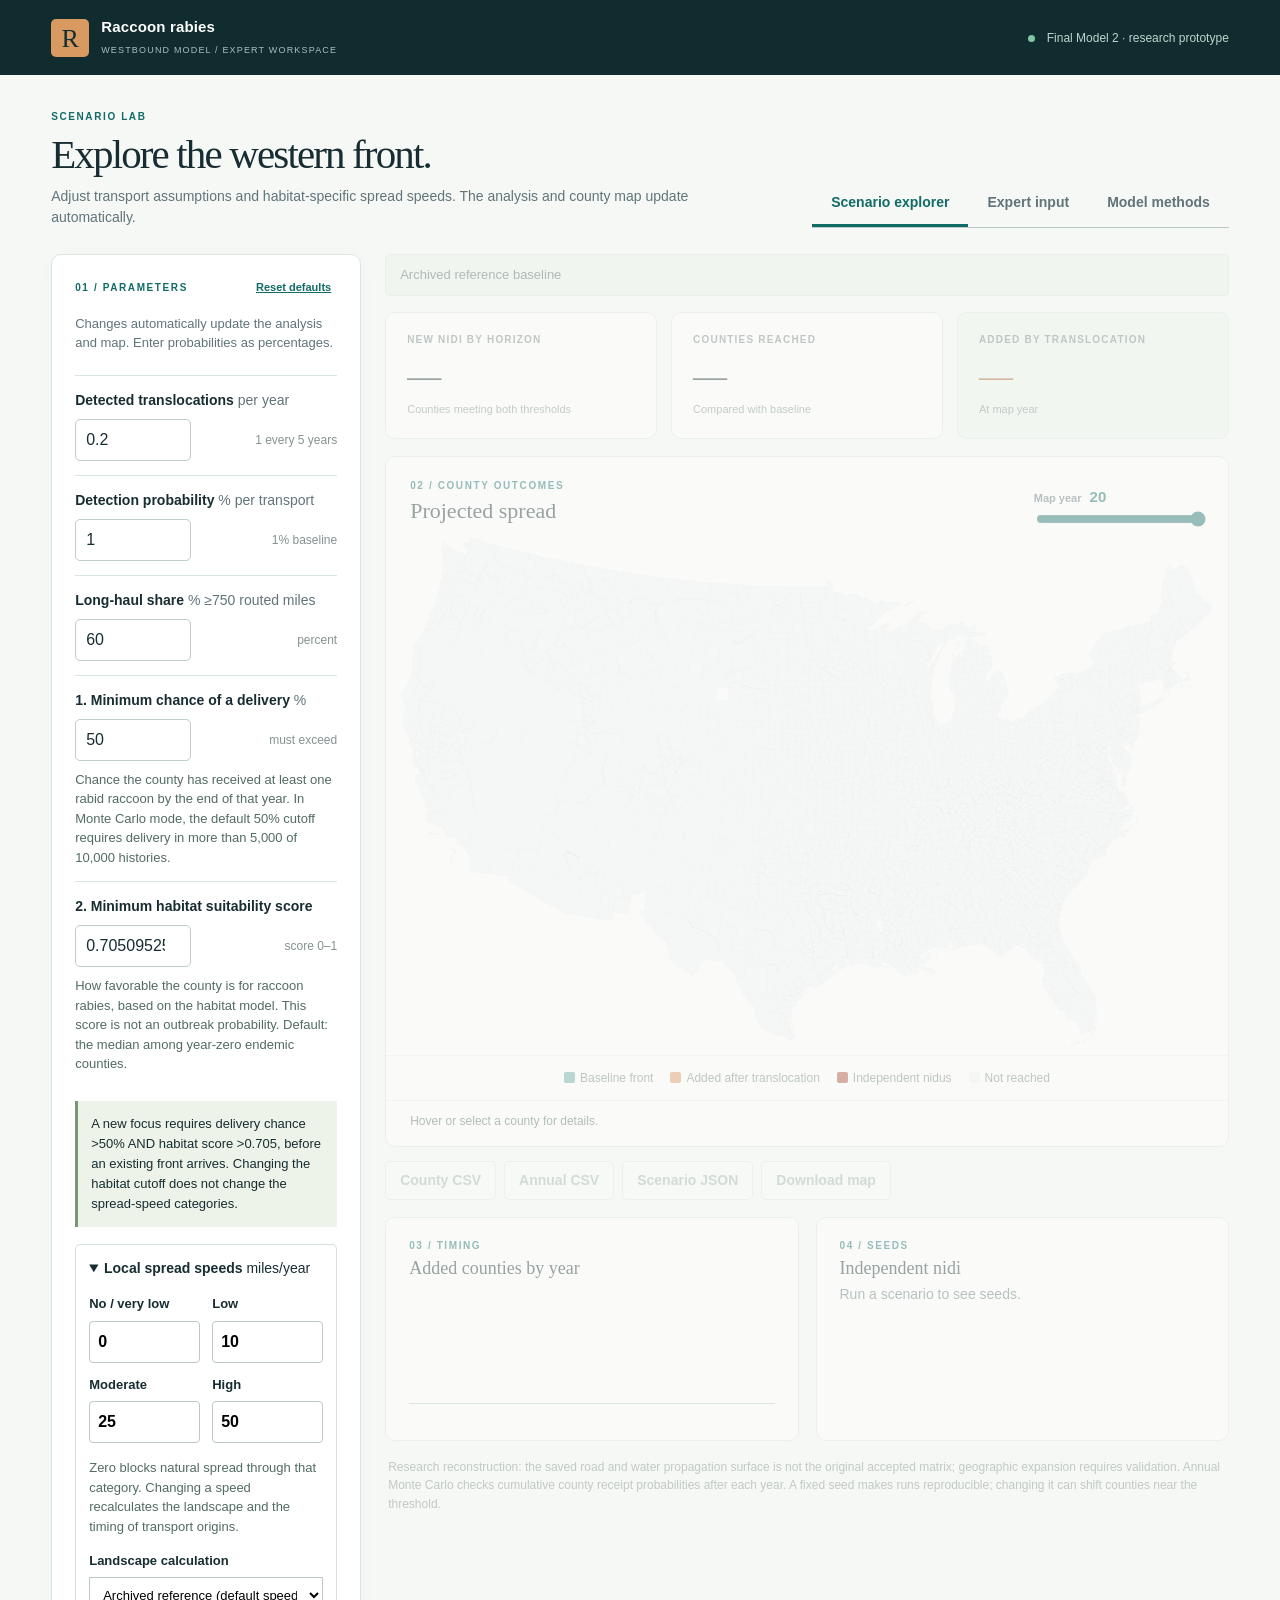
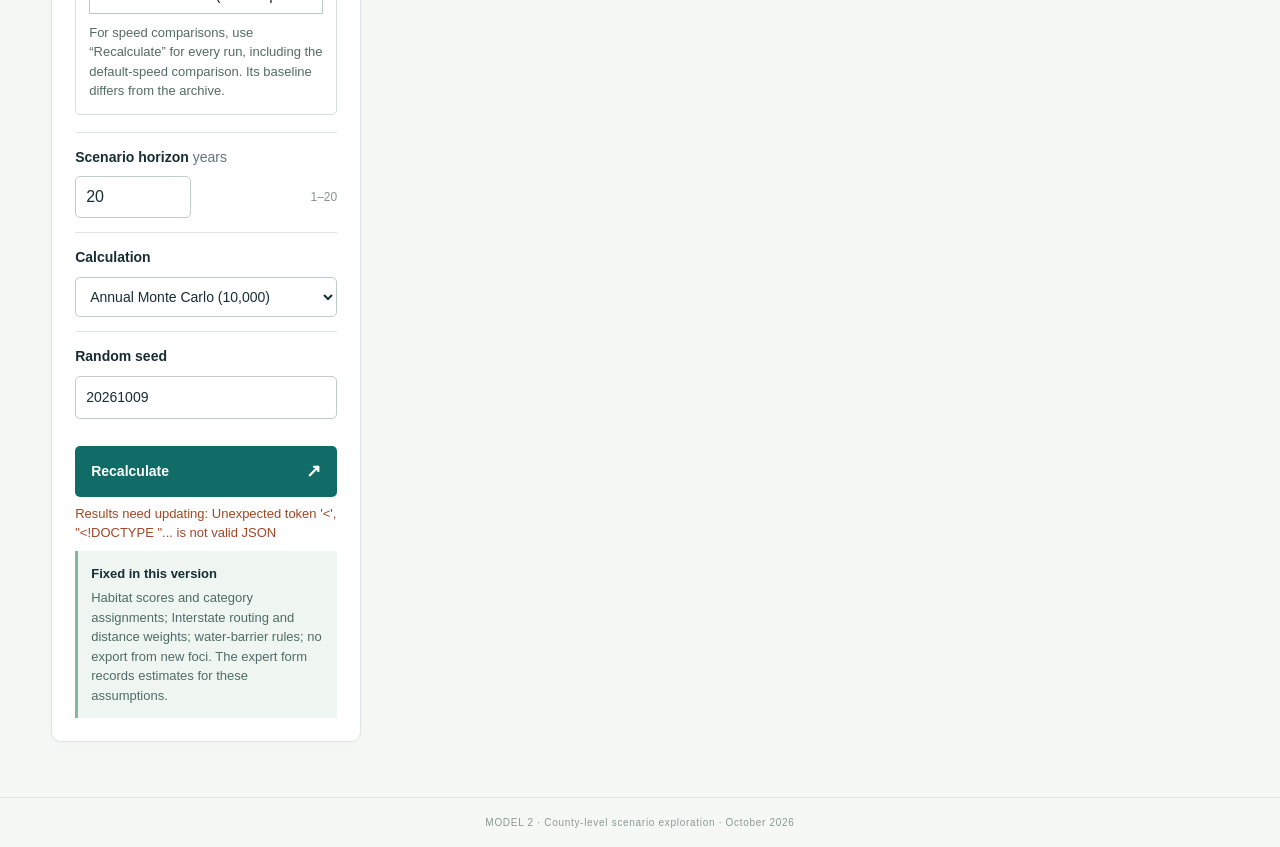
==== index.html @ bb72bf8d "Add Streamlit raccoon rabies scenario explorer" ====
<!doctype html>
<html lang="en"><head><meta charset="utf-8"><meta name="viewport" content="width=device-width,initial-scale=1">
<title>Raccoon rabies | Model 2 scenario lab</title><link rel="stylesheet" href="/styles.css"></head>
<body><header><div class="brand"><span class="brandmark">R</span><div><strong>Raccoon rabies</strong><small>WESTBOUND MODEL / EXPERT WORKSPACE</small></div></div><div class="headright"><span class="statusdot"></span> Final Model 2 · research prototype</div></header>
<main><div class="intro"><div><div class="eyebrow">SCENARIO LAB</div><h1>Explore the western front.</h1><p>Adjust transport assumptions and habitat-specific spread speeds. The analysis and county map update automatically.</p></div><div class="tabs"><button class="tab active" data-tab="scenario">Scenario explorer</button><button class="tab" data-tab="expert">Expert input</button><button class="tab" data-tab="methods">Model methods</button></div></div>
<section id="scenario" class="panel active"><aside class="controls"><div class="section-head"><span>01 / PARAMETERS</span><button id="reset" class="textbutton">Reset defaults</button></div><p class="control-intro">Changes automatically update the analysis and map. Enter probabilities as percentages.</p>
<label class="control"><span>Detected translocations <em>per year</em></span><div class="inputrow"><input id="observed_per_year" type="number" min="0" max="20" step="0.01" value="0.2"><small>1 every 5 years</small></div></label>
<label class="control"><span>Detection probability <em>% per transport</em></span><div class="inputrow"><input id="detection_probability" type="number" min="0.01" max="100" step="0.1" value="1"><small>1% baseline</small></div></label>
<label class="control"><span>Long-haul share <em>% ≥750 routed miles</em></span><div class="inputrow"><input id="long_share" type="number" min="0" max="100" step="5" value="60"><small>percent</small></div></label>
<label class="control"><span>1. Minimum chance of a delivery <em>%</em></span><div class="inputrow"><input id="receipt_cutoff" aria-describedby="receipt-help" type="number" min="0" max="100" step="5" value="50"><small>must exceed</small></div><p id="receipt-help" class="control-help">Chance the county has received at least one rabid raccoon by the end of that year. In Monte Carlo mode, the default 50% cutoff requires delivery in more than 5,000 of 10,000 histories.</p></label>
<label class="control"><span>2. Minimum habitat suitability score</span><div class="inputrow"><input id="receptivity_cutoff" aria-describedby="habitat-help" type="number" min="0" max="1" step="0.01" value="0.7050952593606139"><small>score 0–1</small></div><p id="habitat-help" class="control-help">How favorable the county is for raccoon rabies, based on the habitat model. This score is not an outbreak probability. Default: the median among year-zero endemic counties.</p></label>
<p id="threshold-summary" class="threshold-summary">Both screens must pass, and an existing front must not already have reached the county.</p>
<details class="speed-group" open><summary>Local spread speeds <em>miles/year</em></summary><div class="speed-grid"><label>No / very low<input id="speed_very_low" type="number" min="0" max="250" step="1" value="0"></label><label>Low<input id="speed_low" type="number" min="0" max="250" step="1" value="10"></label><label>Moderate<input id="speed_moderate" type="number" min="0" max="250" step="1" value="25"></label><label>High<input id="speed_high" type="number" min="0" max="250" step="1" value="50"></label></div><p class="control-help">Zero blocks natural spread through that category. Changing a speed recalculates the landscape and the timing of transport origins.</p><label class="landscape-choice">Landscape calculation<select id="landscape_mode"><option value="reference">Archived reference (default speeds)</option><option value="rebuild">Recalculate from year 0</option></select></label><p class="control-help">For speed comparisons, use “Recalculate” for every run, including the default-speed comparison. Its baseline differs from the archive.</p></details>
<label class="control"><span>Scenario horizon <em>years</em></span><div class="inputrow"><input id="horizon" type="number" min="1" max="20" step="1" value="20"><small>1–20</small></div></label>
<label class="control"><span>Calculation</span><select id="mode"><option value="monte_carlo">Annual Monte Carlo (10,000)</option><option value="analytic">Direct Poisson probability</option></select></label><label class="control"><span>Random seed</span><input id="random_seed" type="number" min="0" max="4294967295" step="1" value="20261009"></label><button id="run" class="primary">Recalculate <span>↗</span></button><p id="scenario-message" class="message" role="status"></p><div class="method-note"><b>Fixed in this version</b><p>Habitat scores and category assignments; Interstate routing and distance weights; water-barrier rules; no export from new foci. The expert form records estimates for these assumptions.</p></div></aside>
<div class="results"><p id="landscape-status" class="landscape-status">Archived reference baseline</p><div class="metrics"><div class="metric"><small>NEW NIDI BY HORIZON</small><strong id="nidi">—</strong><span id="candidate">Counties meeting both thresholds</span></div><div class="metric"><small>COUNTIES REACHED</small><strong id="reached">—</strong><span id="base">Compared with baseline</span></div><div class="metric accent"><small>ADDED BY TRANSLOCATION</small><strong id="added">—</strong><span>At map year</span></div></div>
<div class="mapcard"><div class="mapbar"><div><div class="eyebrow">02 / COUNTY OUTCOMES</div><h2>Projected spread</h2></div><label class="yearlabel">Map year <output id="year-value">20</output><input type="range" id="map-year" min="0" max="20" value="20"></label></div><div class="mapwrap"><div id="map" aria-label="County map loading"></div><div id="tooltip" class="tooltip" hidden></div></div><div class="legend"><span><i class="swatch baseline"></i>Baseline front</span><span><i class="swatch added"></i>Added after translocation</span><span><i class="swatch nidus"></i>Independent nidus</span><span><i class="swatch unreached"></i>Not reached</span></div><p id="county-detail" class="county-detail">Hover or select a county for details.</p></div>
<div class="downloads"><button data-export="county" disabled>County CSV</button><button data-export="annual" disabled>Annual CSV</button><button data-export="json" disabled>Scenario JSON</button><button data-export="map" disabled>Download map</button></div><div class="lower"><div class="card"><div class="eyebrow">03 / TIMING</div><h2>Added counties by year</h2><div id="chart" class="chart"></div></div><div class="card"><div class="eyebrow">04 / SEEDS</div><h2>Independent nidi</h2><div id="seed-list" class="seed-list">Run a scenario to see seeds.</div></div></div><p class="caveat">Research reconstruction: the saved road and water propagation surface is not the original accepted matrix; geographic expansion requires validation. Annual Monte Carlo checks cumulative county receipt probabilities after each year. A fixed seed makes runs reproducible; changing it can shift counties near the threshold.</p></div></section>
<section id="expert" class="panel"><div class="expert-intro"><div class="eyebrow">EXPERT ELICITATION / MEETING WORKSHEET</div><h2>Record estimates with uncertainty and evidence.</h2><p>Each entry has a central estimate, plausible low and high values, and a rationale. You can submit a subset. Submitted responses are stored on this server and can be exported as CSV by the administrator.</p></div><form id="expert-form"><div class="identity"><label>Your name <input name="name" maxlength="120" placeholder="Optional"></label><label>Organization <input name="organization" maxlength="160" placeholder="Optional"></label></div><div class="table-scroll"><table><thead><tr><th>Input for expert opinion</th><th>Central</th><th>Low</th><th>High</th><th>Evidence / rationale</th></tr></thead><tbody id="expert-rows"></tbody></table></div><label class="commentlabel">Additional comments<textarea name="comments" rows="3" placeholder="Dependencies, regional differences, or data sources"></textarea></label><div class="formfooter"><button type="submit" class="primary">Submit expert estimates <span>↗</span></button><span id="expert-message" role="status"></span></div></form><p class="caveat">Collection should be hosted behind your institution’s authentication and HTTPS before shared use. This prototype stores submissions locally without accounts.</p></section>
<section id="methods" class="panel"><article class="methods-article" id="methods-content">Loading methods…</article></section></main><footer>MODEL 2 · County-level scenario exploration · October 2026</footer><script src="/app.js"></script></body></html>
---- styles.css ----
:root{--ink:#172d32;--muted:#60747a;--line:#dae4e2;--teal:#116b66;--mint:#dcefe8;--orange:#dc8951;--paper:#f6f8f5;--white:#fff}*{box-sizing:border-box}body{margin:0;background:var(--paper);color:var(--ink);font:14px/1.5 'DM Sans',Arial,sans-serif}button,input,textarea{font:inherit}button{cursor:pointer}header{height:75px;background:#102c2f;color:#fff;display:flex;justify-content:space-between;align-items:center;padding:0 clamp(20px,4vw,72px)}.brand{display:flex;gap:12px;align-items:center}.brandmark{width:38px;height:38px;background:#d99a62;color:#132e31;display:grid;place-items:center;font-family:Georgia,serif;font-size:26px;border-radius:5px}.brand strong{display:block;letter-spacing:.01em;font-size:15px}.brand small{font-size:9px;letter-spacing:.13em;color:#a8c1bf}.headright{color:#bfd4ce;font-size:12px}.statusdot{display:inline-block;width:7px;height:7px;border-radius:50%;background:#83c5a5;margin-right:8px}main{max-width:1540px;margin:auto;padding:34px clamp(18px,4vw,64px) 55px}.intro{display:flex;justify-content:space-between;align-items:end;gap:24px;margin-bottom:26px}.eyebrow,.section-head{color:var(--teal);font-size:10px;font-weight:700;letter-spacing:.16em}.intro h1{font:normal clamp(30px,3.2vw,47px) 'Libre Baskerville',Georgia,serif;letter-spacing:-.045em;margin:6px 0 8px}.intro p{margin:0;color:var(--muted);max-width:680px}.tabs{display:flex;border-bottom:1px solid #bbc9c5;white-space:nowrap}.tab{padding:11px 19px;background:none;border:0;border-bottom:3px solid transparent;color:#60747a;font-weight:700}.tab.active{color:var(--teal);border-color:var(--teal)}.panel{display:none}.panel.active{display:grid}#scenario{grid-template-columns:minmax(270px,310px) minmax(0,1fr);gap:24px}.controls,.mapcard,.card,.metric,#expert{background:var(--white);border:1px solid var(--line);border-radius:10px;box-shadow:0 3px 20px #102c2f06}.controls{padding:23px;align-self:start}.section-head{display:flex;justify-content:space-between;align-items:center}.textbutton{border:0;background:none;color:var(--teal);font-size:11px;text-decoration:underline}.control-intro{color:var(--muted);font-size:12px;margin:17px 0 22px}.control{display:block;border-top:1px solid var(--line);padding:14px 0}.control>span{font-weight:700;font-size:12px;display:block}.control em{font-weight:400;color:var(--muted);font-style:normal}.inputrow{display:flex;align-items:center;justify-content:space-between;gap:8px;margin-top:8px}.inputrow input{width:116px;padding:8px 10px;border:1px solid #becdca;border-radius:5px;color:var(--ink);outline-color:var(--teal)}.inputrow small{color:#849391;font-size:10px;text-align:right}.primary{display:flex;justify-content:space-between;align-items:center;gap:30px;border:0;background:var(--teal);color:#fff;border-radius:5px;padding:12px 16px;font-weight:700;width:100%;margin-top:13px}.primary:hover{background:#0c514d}.primary span{font-size:18px}.message{min-height:16px;color:#a04726;font-size:11px;margin:7px 0}.method-note{background:#eff6f1;border-left:3px solid #89b5a1;padding:13px;margin-top:8px;color:#506b67;font-size:11px}.method-note b{color:var(--ink)}.method-note p{margin:5px 0 0}.results{min-width:0}.metrics{display:grid;grid-template-columns:repeat(3,1fr);gap:14px;margin-bottom:17px}.metric{padding:19px 21px;min-height:118px}.metric small{display:block;color:#718482;letter-spacing:.12em;font-size:10px;font-weight:700}.metric strong{display:block;font:normal 34px 'Libre Baskerville',Georgia,serif;line-height:1.3;margin-top:7px}.metric span{color:#7a8c89;font-size:11px}.metric.accent{background:#eaf4ed}.metric.accent strong{color:#a65d31}.mapcard{overflow:hidden}.mapbar{padding:21px 24px 8px;display:flex;align-items:end;justify-content:space-between;gap:15px}.mapbar h2,.card h2,.expert-intro h2{font:normal 22px 'Libre Baskerville',Georgia,serif;margin:5px 0}.yearlabel{font-size:11px;font-weight:700;color:var(--muted);min-width:170px}.yearlabel output{color:var(--teal);font-size:15px;margin-left:5px}.yearlabel input{display:block;width:100%;accent-color:var(--teal)}.mapwrap{position:relative;padding:0 15px;overflow:hidden;min-height:390px;display:grid;place-items:center}#map{width:100%;max-width:1050px}#map svg{display:block;width:100%;height:auto}#map path{transition:fill .16s;stroke:#dce2e8;stroke-width:.28;cursor:pointer}#map path:hover,#map path.selected{stroke:#102c2f;stroke-width:1.3}.tooltip{position:absolute;pointer-events:none;background:#173437;color:white;padding:8px 11px;border-radius:4px;box-shadow:0 7px 20px #0017;font-size:11px;max-width:200px;z-index:2}.legend{display:flex;justify-content:center;gap:17px;flex-wrap:wrap;color:#6d817e;font-size:10px;border-top:1px solid #edf1ee;padding:13px}.legend span{white-space:nowrap}.swatch{display:inline-block;width:11px;height:11px;border-radius:2px;margin-right:5px;vertical-align:-1px}.baseline{background:#65aaa0}.added{background:#de9560}.nidus{background:#a94932}.unreached{background:#f0f3f2}.county-detail{margin:0;padding:11px 24px 16px;color:#526d69;font-size:11px;border-top:1px solid #edf1ee;min-height:43px}.lower{display:grid;grid-template-columns:1fr 1fr;gap:17px;margin-top:17px}.card{padding:20px 23px;min-height:210px}.card h2{font-size:18px}.chart{display:flex;align-items:end;gap:3px;height:113px;border-bottom:1px solid #b7ccc7;margin:12px 0 16px}.bar{background:#79aaa0;flex:1;min-width:3px;position:relative}.bar:hover{background:#ba7047}.bar:last-child:after,.bar:first-child:after{position:absolute;top:100%;font-size:9px;color:#879691}.bar:first-child:after{content:'Y1';left:0}.bar:last-child:after{content:'Y20';right:0}.seed-list{font-size:12px;color:var(--muted)}.seed{padding:10px 0;border-top:1px solid var(--line);display:flex;justify-content:space-between}.seed strong{color:var(--ink)}.caveat{font-size:11px;line-height:1.55;color:#7a8985;margin:17px 3px}#expert{padding:28px 32px;display:none}#expert.active{display:block}.expert-intro{max-width:780px;margin-bottom:22px}.expert-intro h2{font-size:27px;margin:10px 0}.expert-intro p{color:var(--muted);margin:0}.identity{display:flex;gap:16px;margin-bottom:22px}.identity label{flex:1;font-weight:700;font-size:12px}.identity input,.commentlabel textarea{display:block;width:100%;border:1px solid #cbd8d4;border-radius:5px;padding:10px;margin-top:7px}.table-scroll{overflow:auto}table{border-collapse:collapse;width:100%;min-width:830px;text-align:left}th{background:#eaf2ee;color:#45645c;font-size:10px;letter-spacing:.08em;padding:11px}td{border-bottom:1px solid var(--line);padding:9px 7px;vertical-align:middle}td:first-child{width:30%;font-weight:700;font-size:12px}td:first-child small{font-weight:400;display:block;color:#768885;margin-top:3px}td input{width:100%;min-width:70px;border:1px solid #d2ded9;border-radius:4px;padding:8px;font-size:12px}td:last-child{width:31%}.tag{font-size:9px;color:#0b7063;background:#e0f2e9;border-radius:3px;padding:2px 4px;margin-left:4px}.tag.future{background:#f3ecdf;color:#916541}.commentlabel{display:block;font-size:12px;font-weight:700;margin-top:24px}.formfooter{display:flex;align-items:center;gap:20px;margin-top:12px}.formfooter .primary{max-width:275px}.formfooter span{font-size:12px;color:var(--teal)}footer{border-top:1px solid var(--line);text-align:center;padding:17px;color:#899895;font-size:10px;letter-spacing:.07em}@media(max-width:900px){#scenario{grid-template-columns:1fr}.controls{display:grid;grid-template-columns:repeat(2,1fr);gap:0 22px}.section-head,.control-intro,.primary,.message,.method-note{grid-column:1/-1}.intro{align-items:start;flex-direction:column}.mapwrap{min-height:0}}@media(max-width:600px){header{height:auto;padding:14px 17px}.headright{display:none}.controls{display:block}.metrics{grid-template-columns:1fr 1fr}.metric{padding:14px;min-height:100px}.metric:last-child{grid-column:1/-1}.lower{grid-template-columns:1fr}.mapbar{align-items:start;flex-direction:column}.yearlabel{width:100%}.identity{flex-direction:column}#expert{padding:18px}.intro h1{font-size:30px}}

/* Readable controls and automatic-update feedback. */
.control>span{font-size:14px}.control select,.control>input{width:100%;margin-top:9px;padding:10px;border:1px solid #becdca;border-radius:5px;background:white;color:var(--ink);font:inherit}.control-intro,.message,.method-note{font-size:13px}.inputrow input{font-size:16px}.inputrow small{font-size:12px}.results.stale{opacity:.42}.downloads{display:flex;flex-wrap:wrap;gap:8px;margin:14px 0}.downloads button{background:white;border:1px solid #b7cbc3;border-radius:5px;padding:8px 14px;color:#24544b;font-weight:600}.downloads button:disabled{opacity:.4;cursor:default}.legend,.county-detail,.caveat{font-size:12px}.seed-list{font-size:14px}

#methods.active{display:block}.methods-article{max-width:1000px;margin:0 auto;padding:35px 45px;background:white;border:1px solid var(--line);border-radius:10px;font:16px/1.75 Arial,sans-serif}.methods-article h2{font:normal 34px Georgia,serif;margin:8px 0 18px}.methods-article h3{font-size:22px;line-height:1.4;margin:34px 0 12px;scroll-margin-top:15px}.methods-article p{margin:13px 0}.methods-lead{font-size:19px;color:#42625b}.methods-nav{display:flex;gap:10px 20px;flex-wrap:wrap;padding:18px 0;border-block:1px solid var(--line)}.methods-article a{color:#116b66;text-decoration:underline}.equation{padding:17px;background:#eff5f1;border-left:3px solid #739c8c;text-align:center;font-size:18px;overflow:auto}.methods-table{overflow:auto}.methods-table table{min-width:580px;font:15px/1.6 Arial,sans-serif}.methods-table caption{text-align:left;font-weight:bold;padding:8px}.methods-table th,.methods-table td{font-size:15px;letter-spacing:normal;font-weight:normal;width:auto;vertical-align:top}.methods-table th{font-weight:bold}.methods-sources li{margin:12px 0}.methods-article code{font-size:14px;overflow-wrap:anywhere}@media(max-width:600px){.methods-article{padding:22px}.tabs{white-space:normal}.tab{padding:9px 12px}.methods-article h2{font-size:28px}}

.control-help{font:13px/1.5 Arial,sans-serif;color:#536b64;margin:9px 0 0}.threshold-summary{font:13px/1.55 Arial,sans-serif;background:#edf3e9;padding:13px;border-left:3px solid #78986d}.speed-group{border:1px solid #d5e0da;padding:13px;border-radius:5px;margin:17px 0}.speed-group summary{font-weight:bold;font-size:14px;cursor:pointer}.speed-group summary em{font-weight:normal;font-style:normal}.speed-grid{display:grid;grid-template-columns:1fr 1fr;gap:12px;margin:15px 0}.speed-grid label,.landscape-choice{font-size:13px;font-weight:bold}.speed-grid input{display:block;width:100%;font-size:16px;padding:8px;border:1px solid #bbc9c3;border-radius:4px;margin-top:7px}.landscape-choice{display:block;margin-top:15px}.landscape-choice select{width:100%;font-size:13px;border:1px solid #bbc9c3;padding:9px;margin-top:6px;background:white}.landscape-status{font-size:13px;color:#49675f;background:#eaf0e9;border:1px solid #d6e2d7;border-radius:5px;padding:10px 14px;margin:0 0 16px}
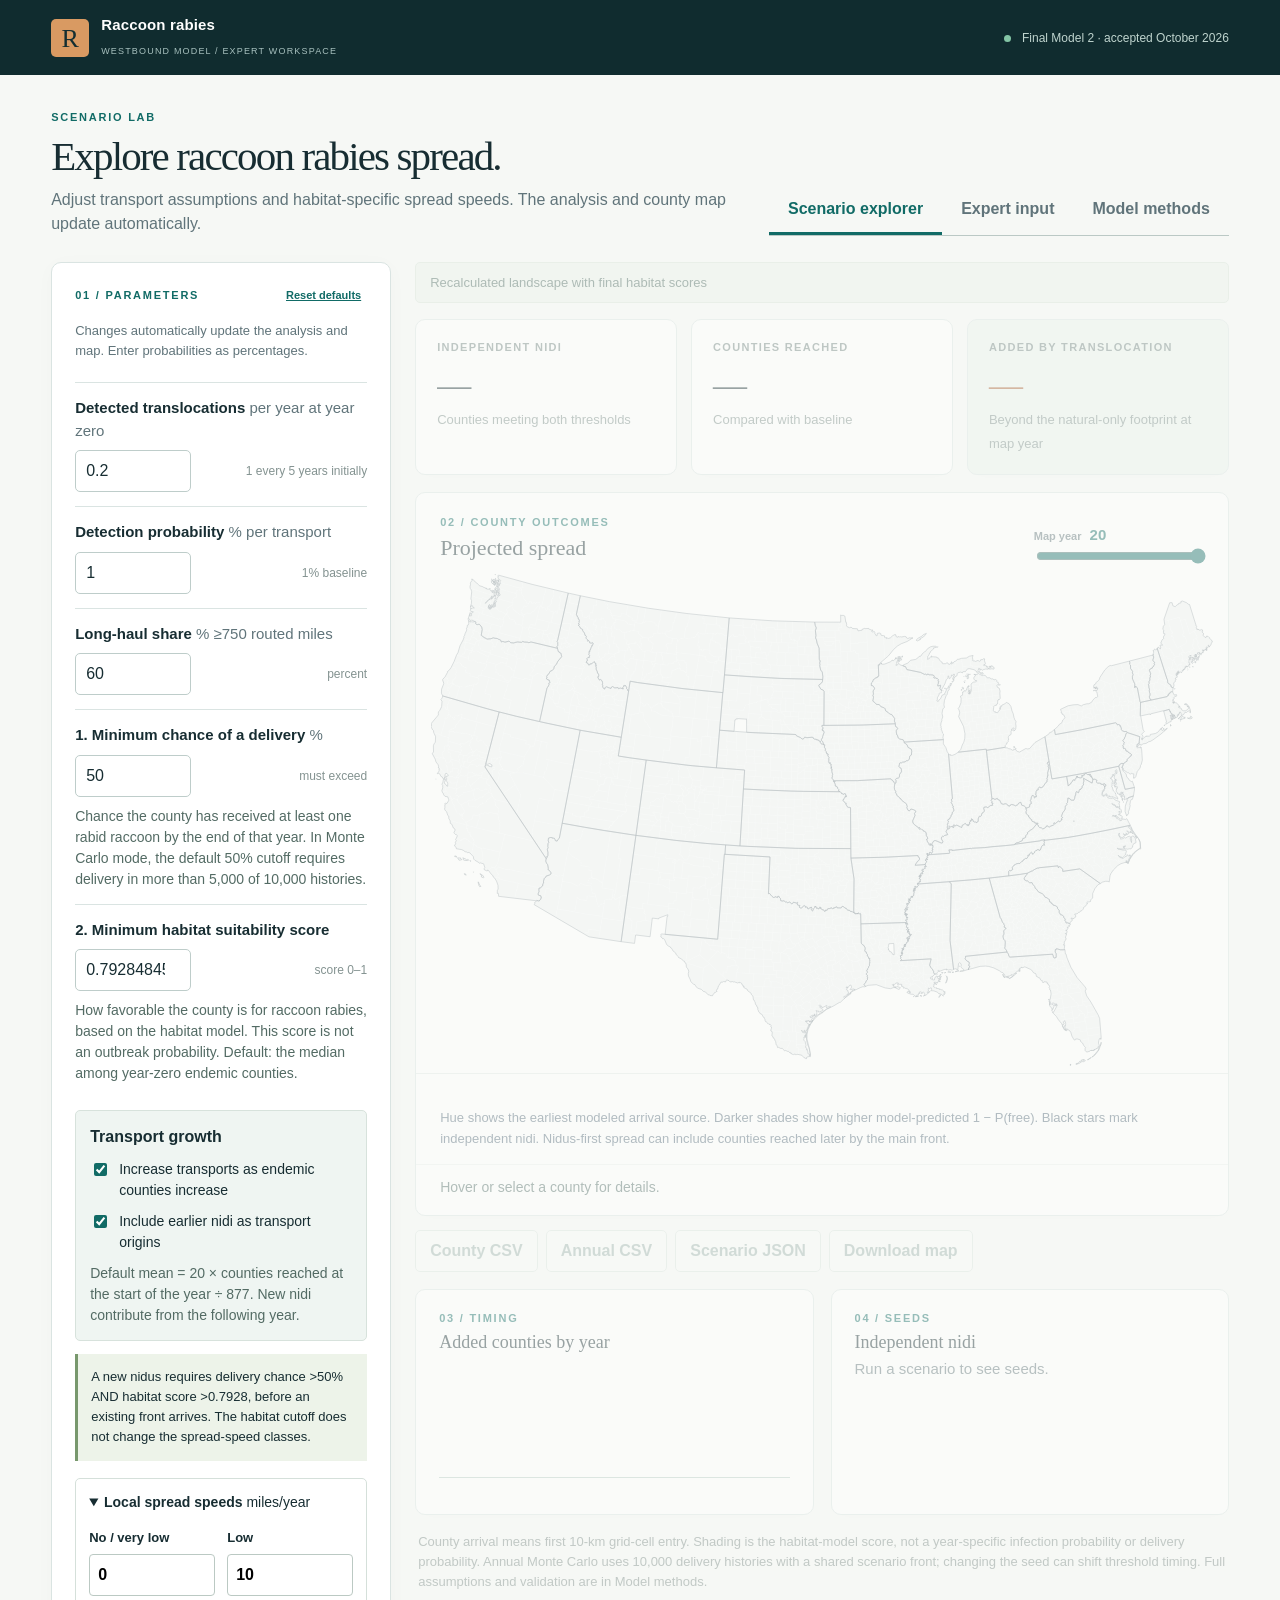
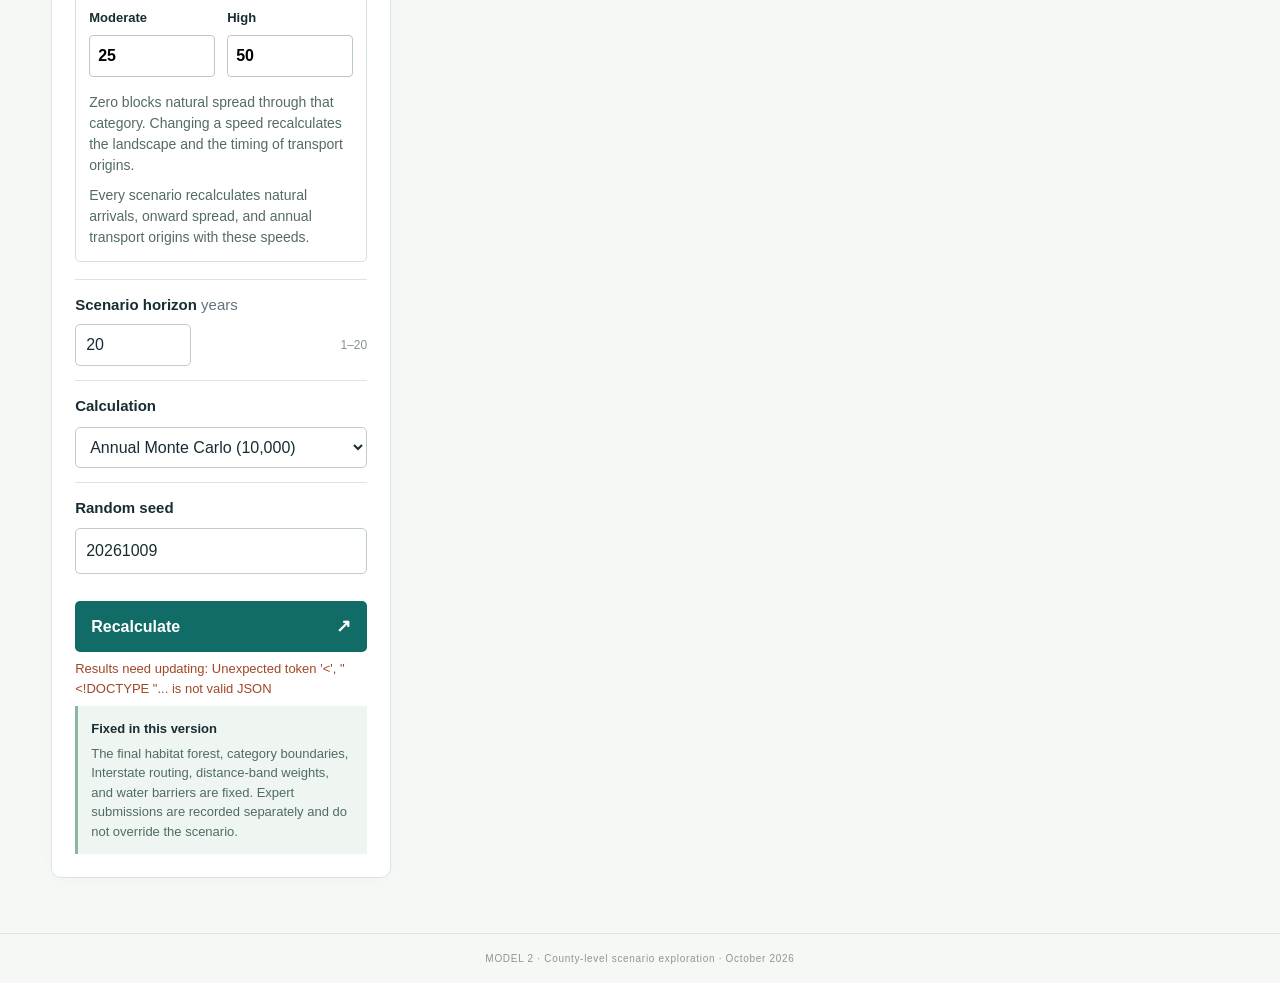
==== commit 3a65e535: "Integrate updated habitat model and annual feedback into Streamlit" ====
--- a/index.html
+++ b/index.html
@@ -1,20 +1,20 @@
 <!doctype html>
 <html lang="en"><head><meta charset="utf-8"><meta name="viewport" content="width=device-width,initial-scale=1">
 <title>Raccoon rabies | Model 2 scenario lab</title><link rel="stylesheet" href="/styles.css"></head>
-<body><header><div class="brand"><span class="brandmark">R</span><div><strong>Raccoon rabies</strong><small>WESTBOUND MODEL / EXPERT WORKSPACE</small></div></div><div class="headright"><span class="statusdot"></span> Final Model 2 · research prototype</div></header>
-<main><div class="intro"><div><div class="eyebrow">SCENARIO LAB</div><h1>Explore the western front.</h1><p>Adjust transport assumptions and habitat-specific spread speeds. The analysis and county map update automatically.</p></div><div class="tabs"><button class="tab active" data-tab="scenario">Scenario explorer</button><button class="tab" data-tab="expert">Expert input</button><button class="tab" data-tab="methods">Model methods</button></div></div>
+<body><header><div class="brand"><span class="brandmark">R</span><div><strong>Raccoon rabies</strong><small>WESTBOUND MODEL / EXPERT WORKSPACE</small></div></div><div class="headright"><span class="statusdot"></span> Final Model 2 · accepted October 2026</div></header>
+<main><div class="intro"><div><div class="eyebrow">SCENARIO LAB</div><h1>Explore raccoon rabies spread.</h1><p>Adjust transport assumptions and habitat-specific spread speeds. The analysis and county map update automatically.</p></div><div class="tabs"><button class="tab active" data-tab="scenario">Scenario explorer</button><button class="tab" data-tab="expert">Expert input</button><button class="tab" data-tab="methods">Model methods</button></div></div>
 <section id="scenario" class="panel active"><aside class="controls"><div class="section-head"><span>01 / PARAMETERS</span><button id="reset" class="textbutton">Reset defaults</button></div><p class="control-intro">Changes automatically update the analysis and map. Enter probabilities as percentages.</p>
-<label class="control"><span>Detected translocations <em>per year</em></span><div class="inputrow"><input id="observed_per_year" type="number" min="0" max="20" step="0.01" value="0.2"><small>1 every 5 years</small></div></label>
+<label class="control"><span>Detected translocations <em>per year at year zero</em></span><div class="inputrow"><input id="observed_per_year" type="number" min="0" max="20" step="0.01" value="0.2"><small>1 every 5 years initially</small></div></label>
 <label class="control"><span>Detection probability <em>% per transport</em></span><div class="inputrow"><input id="detection_probability" type="number" min="0.01" max="100" step="0.1" value="1"><small>1% baseline</small></div></label>
 <label class="control"><span>Long-haul share <em>% ≥750 routed miles</em></span><div class="inputrow"><input id="long_share" type="number" min="0" max="100" step="5" value="60"><small>percent</small></div></label>
 <label class="control"><span>1. Minimum chance of a delivery <em>%</em></span><div class="inputrow"><input id="receipt_cutoff" aria-describedby="receipt-help" type="number" min="0" max="100" step="5" value="50"><small>must exceed</small></div><p id="receipt-help" class="control-help">Chance the county has received at least one rabid raccoon by the end of that year. In Monte Carlo mode, the default 50% cutoff requires delivery in more than 5,000 of 10,000 histories.</p></label>
-<label class="control"><span>2. Minimum habitat suitability score</span><div class="inputrow"><input id="receptivity_cutoff" aria-describedby="habitat-help" type="number" min="0" max="1" step="0.01" value="0.7050952593606139"><small>score 0–1</small></div><p id="habitat-help" class="control-help">How favorable the county is for raccoon rabies, based on the habitat model. This score is not an outbreak probability. Default: the median among year-zero endemic counties.</p></label>
-<p id="threshold-summary" class="threshold-summary">Both screens must pass, and an existing front must not already have reached the county.</p>
-<details class="speed-group" open><summary>Local spread speeds <em>miles/year</em></summary><div class="speed-grid"><label>No / very low<input id="speed_very_low" type="number" min="0" max="250" step="1" value="0"></label><label>Low<input id="speed_low" type="number" min="0" max="250" step="1" value="10"></label><label>Moderate<input id="speed_moderate" type="number" min="0" max="250" step="1" value="25"></label><label>High<input id="speed_high" type="number" min="0" max="250" step="1" value="50"></label></div><p class="control-help">Zero blocks natural spread through that category. Changing a speed recalculates the landscape and the timing of transport origins.</p><label class="landscape-choice">Landscape calculation<select id="landscape_mode"><option value="reference">Archived reference (default speeds)</option><option value="rebuild">Recalculate from year 0</option></select></label><p class="control-help">For speed comparisons, use “Recalculate” for every run, including the default-speed comparison. Its baseline differs from the archive.</p></details>
+<label class="control"><span>2. Minimum habitat suitability score</span><div class="inputrow"><input id="receptivity_cutoff" aria-describedby="habitat-help" type="number" min="0" max="1" step="any" value="0.7928484500378316"><small>score 0–1</small></div><p id="habitat-help" class="control-help">How favorable the county is for raccoon rabies, based on the habitat model. This score is not an outbreak probability. Default: the median among year-zero endemic counties.</p></label>
+<div class="feedback-controls"><b>Transport growth</b><label><input id="scale_transport_with_burden" type="checkbox" checked> Increase transports as endemic counties increase</label><label><input id="include_nidi_as_origins" type="checkbox" checked> Include earlier nidi as transport origins</label><p class="control-help">Default mean = 20 × counties reached at the start of the year ÷ 877. New nidi contribute from the following year.</p></div><p id="threshold-summary" class="threshold-summary">Both screens must pass, and an existing front must not already have reached the county.</p>
+<details class="speed-group" open><summary>Local spread speeds <em>miles/year</em></summary><div class="speed-grid"><label>No / very low<input id="speed_very_low" type="number" min="0" max="250" step="1" value="0"></label><label>Low<input id="speed_low" type="number" min="0" max="250" step="1" value="10"></label><label>Moderate<input id="speed_moderate" type="number" min="0" max="250" step="1" value="25"></label><label>High<input id="speed_high" type="number" min="0" max="250" step="1" value="50"></label></div><p class="control-help">Zero blocks natural spread through that category. Changing a speed recalculates the landscape and the timing of transport origins.</p><p class="control-help">Every scenario recalculates natural arrivals, onward spread, and annual transport origins with these speeds.</p></details>
 <label class="control"><span>Scenario horizon <em>years</em></span><div class="inputrow"><input id="horizon" type="number" min="1" max="20" step="1" value="20"><small>1–20</small></div></label>
-<label class="control"><span>Calculation</span><select id="mode"><option value="monte_carlo">Annual Monte Carlo (10,000)</option><option value="analytic">Direct Poisson probability</option></select></label><label class="control"><span>Random seed</span><input id="random_seed" type="number" min="0" max="4294967295" step="1" value="20261009"></label><button id="run" class="primary">Recalculate <span>↗</span></button><p id="scenario-message" class="message" role="status"></p><div class="method-note"><b>Fixed in this version</b><p>Habitat scores and category assignments; Interstate routing and distance weights; water-barrier rules; no export from new foci. The expert form records estimates for these assumptions.</p></div></aside>
-<div class="results"><p id="landscape-status" class="landscape-status">Archived reference baseline</p><div class="metrics"><div class="metric"><small>NEW NIDI BY HORIZON</small><strong id="nidi">—</strong><span id="candidate">Counties meeting both thresholds</span></div><div class="metric"><small>COUNTIES REACHED</small><strong id="reached">—</strong><span id="base">Compared with baseline</span></div><div class="metric accent"><small>ADDED BY TRANSLOCATION</small><strong id="added">—</strong><span>At map year</span></div></div>
-<div class="mapcard"><div class="mapbar"><div><div class="eyebrow">02 / COUNTY OUTCOMES</div><h2>Projected spread</h2></div><label class="yearlabel">Map year <output id="year-value">20</output><input type="range" id="map-year" min="0" max="20" value="20"></label></div><div class="mapwrap"><div id="map" aria-label="County map loading"></div><div id="tooltip" class="tooltip" hidden></div></div><div class="legend"><span><i class="swatch baseline"></i>Baseline front</span><span><i class="swatch added"></i>Added after translocation</span><span><i class="swatch nidus"></i>Independent nidus</span><span><i class="swatch unreached"></i>Not reached</span></div><p id="county-detail" class="county-detail">Hover or select a county for details.</p></div>
-<div class="downloads"><button data-export="county" disabled>County CSV</button><button data-export="annual" disabled>Annual CSV</button><button data-export="json" disabled>Scenario JSON</button><button data-export="map" disabled>Download map</button></div><div class="lower"><div class="card"><div class="eyebrow">03 / TIMING</div><h2>Added counties by year</h2><div id="chart" class="chart"></div></div><div class="card"><div class="eyebrow">04 / SEEDS</div><h2>Independent nidi</h2><div id="seed-list" class="seed-list">Run a scenario to see seeds.</div></div></div><p class="caveat">Research reconstruction: the saved road and water propagation surface is not the original accepted matrix; geographic expansion requires validation. Annual Monte Carlo checks cumulative county receipt probabilities after each year. A fixed seed makes runs reproducible; changing it can shift counties near the threshold.</p></div></section>
-<section id="expert" class="panel"><div class="expert-intro"><div class="eyebrow">EXPERT ELICITATION / MEETING WORKSHEET</div><h2>Record estimates with uncertainty and evidence.</h2><p>Each entry has a central estimate, plausible low and high values, and a rationale. You can submit a subset. Submitted responses are stored on this server and can be exported as CSV by the administrator.</p></div><form id="expert-form"><div class="identity"><label>Your name <input name="name" maxlength="120" placeholder="Optional"></label><label>Organization <input name="organization" maxlength="160" placeholder="Optional"></label></div><div class="table-scroll"><table><thead><tr><th>Input for expert opinion</th><th>Central</th><th>Low</th><th>High</th><th>Evidence / rationale</th></tr></thead><tbody id="expert-rows"></tbody></table></div><label class="commentlabel">Additional comments<textarea name="comments" rows="3" placeholder="Dependencies, regional differences, or data sources"></textarea></label><div class="formfooter"><button type="submit" class="primary">Submit expert estimates <span>↗</span></button><span id="expert-message" role="status"></span></div></form><p class="caveat">Collection should be hosted behind your institution’s authentication and HTTPS before shared use. This prototype stores submissions locally without accounts.</p></section>
-<section id="methods" class="panel"><article class="methods-article" id="methods-content">Loading methods…</article></section></main><footer>MODEL 2 · County-level scenario exploration · October 2026</footer><script src="/app.js"></script></body></html>
+<label class="control"><span>Calculation</span><select id="mode"><option value="monte_carlo">Annual Monte Carlo (10,000)</option><option value="analytic">Direct Poisson probability</option></select></label><label class="control"><span>Random seed</span><input id="random_seed" type="number" min="0" max="4294967295" step="1" value="20261009"></label><button id="run" class="primary">Recalculate <span>↗</span></button><p id="scenario-message" class="message" role="status"></p><div class="method-note"><b>Fixed in this version</b><p>The final habitat forest, category boundaries, Interstate routing, distance-band weights, and water barriers are fixed. Expert submissions are recorded separately and do not override the scenario.</p></div></aside>
+<div class="results"><p id="landscape-status" class="landscape-status">Recalculated landscape with final habitat scores</p><div class="metrics"><div class="metric"><small>INDEPENDENT NIDI</small><strong id="nidi">—</strong><span id="candidate">Counties meeting both thresholds</span></div><div class="metric"><small>COUNTIES REACHED</small><strong id="reached">—</strong><span id="base">Compared with baseline</span></div><div class="metric accent"><small>ADDED BY TRANSLOCATION</small><strong id="added">—</strong><span>Beyond the natural-only footprint at map year</span></div></div>
+<div class="mapcard"><div class="mapbar"><div><div class="eyebrow">02 / COUNTY OUTCOMES</div><h2>Projected spread</h2></div><label class="yearlabel">Map year <output id="year-value">20</output><input type="range" id="map-year" min="0" max="20" value="20"></label></div><div class="mapwrap"><div id="map" aria-label="County map loading"></div><div id="tooltip" class="tooltip" hidden></div></div><div id="map-legend" class="probability-legend" aria-label="Spread source and probability shading legend"></div><p class="map-key-note">Hue shows the earliest modeled arrival source. Darker shades show higher model-predicted 1 − P(free). Black stars mark independent nidi. Nidus-first spread can include counties reached later by the main front.</p><p id="county-detail" class="county-detail">Hover or select a county for details.</p></div>
+<div class="downloads"><button data-export="county" disabled>County CSV</button><button data-export="annual" disabled>Annual CSV</button><button data-export="json" disabled>Scenario JSON</button><button data-export="map" disabled>Download map</button></div><div class="lower"><div class="card"><div class="eyebrow">03 / TIMING</div><h2>Added counties by year</h2><div id="chart" class="chart"></div></div><div class="card"><div class="eyebrow">04 / SEEDS</div><h2>Independent nidi</h2><div id="seed-list" class="seed-list">Run a scenario to see seeds.</div></div></div><p class="caveat">County arrival means first 10-km grid-cell entry. Shading is the habitat-model score, not a year-specific infection probability or delivery probability. Annual Monte Carlo uses 10,000 delivery histories with a shared scenario front; changing the seed can shift threshold timing. Full assumptions and validation are in Model methods.</p></div></section>
+<section id="expert" class="panel"><div class="expert-intro"><div class="eyebrow">EXPERT ELICITATION / MEETING WORKSHEET</div><h2>Record estimates with uncertainty and evidence.</h2><p>Each entry has a central estimate, plausible low and high values, and a rationale. You can submit a subset. Submitted responses are stored on this server and can be exported as CSV by the administrator.</p></div><form id="expert-form"><div class="identity"><label>Your name <input name="name" maxlength="120" placeholder="Optional"></label><label>Organization <input name="organization" maxlength="160" placeholder="Optional"></label></div><div class="table-scroll"><table><thead><tr><th>Input for expert opinion</th><th>Central</th><th>Low</th><th>High</th><th>Evidence / rationale</th></tr></thead><tbody id="expert-rows"></tbody></table></div><label class="commentlabel">Additional comments<textarea name="comments" rows="3" placeholder="Dependencies, regional differences, or data sources"></textarea></label><div class="formfooter"><button type="submit" class="primary">Submit expert estimates <span>↗</span></button><span id="expert-message" role="status"></span></div></form><p class="caveat">Collection should be hosted behind your institution’s authentication and HTTPS before shared use. This website stores submissions locally without accounts.</p></section>
+<section id="methods" class="panel"><article class="methods-article" id="methods-content">Loading methods…</article></section></main><footer>MODEL 2 · County-level scenario exploration · October 2026</footer><script src="/map_style.js"></script><script src="/app.js"></script></body></html>
--- a/styles.css
+++ b/styles.css
@@ -1,4 +1,4 @@
-:root{--ink:#172d32;--muted:#60747a;--line:#dae4e2;--teal:#116b66;--mint:#dcefe8;--orange:#dc8951;--paper:#f6f8f5;--white:#fff}*{box-sizing:border-box}body{margin:0;background:var(--paper);color:var(--ink);font:14px/1.5 'DM Sans',Arial,sans-serif}button,input,textarea{font:inherit}button{cursor:pointer}header{height:75px;background:#102c2f;color:#fff;display:flex;justify-content:space-between;align-items:center;padding:0 clamp(20px,4vw,72px)}.brand{display:flex;gap:12px;align-items:center}.brandmark{width:38px;height:38px;background:#d99a62;color:#132e31;display:grid;place-items:center;font-family:Georgia,serif;font-size:26px;border-radius:5px}.brand strong{display:block;letter-spacing:.01em;font-size:15px}.brand small{font-size:9px;letter-spacing:.13em;color:#a8c1bf}.headright{color:#bfd4ce;font-size:12px}.statusdot{display:inline-block;width:7px;height:7px;border-radius:50%;background:#83c5a5;margin-right:8px}main{max-width:1540px;margin:auto;padding:34px clamp(18px,4vw,64px) 55px}.intro{display:flex;justify-content:space-between;align-items:end;gap:24px;margin-bottom:26px}.eyebrow,.section-head{color:var(--teal);font-size:10px;font-weight:700;letter-spacing:.16em}.intro h1{font:normal clamp(30px,3.2vw,47px) 'Libre Baskerville',Georgia,serif;letter-spacing:-.045em;margin:6px 0 8px}.intro p{margin:0;color:var(--muted);max-width:680px}.tabs{display:flex;border-bottom:1px solid #bbc9c5;white-space:nowrap}.tab{padding:11px 19px;background:none;border:0;border-bottom:3px solid transparent;color:#60747a;font-weight:700}.tab.active{color:var(--teal);border-color:var(--teal)}.panel{display:none}.panel.active{display:grid}#scenario{grid-template-columns:minmax(270px,310px) minmax(0,1fr);gap:24px}.controls,.mapcard,.card,.metric,#expert{background:var(--white);border:1px solid var(--line);border-radius:10px;box-shadow:0 3px 20px #102c2f06}.controls{padding:23px;align-self:start}.section-head{display:flex;justify-content:space-between;align-items:center}.textbutton{border:0;background:none;color:var(--teal);font-size:11px;text-decoration:underline}.control-intro{color:var(--muted);font-size:12px;margin:17px 0 22px}.control{display:block;border-top:1px solid var(--line);padding:14px 0}.control>span{font-weight:700;font-size:12px;display:block}.control em{font-weight:400;color:var(--muted);font-style:normal}.inputrow{display:flex;align-items:center;justify-content:space-between;gap:8px;margin-top:8px}.inputrow input{width:116px;padding:8px 10px;border:1px solid #becdca;border-radius:5px;color:var(--ink);outline-color:var(--teal)}.inputrow small{color:#849391;font-size:10px;text-align:right}.primary{display:flex;justify-content:space-between;align-items:center;gap:30px;border:0;background:var(--teal);color:#fff;border-radius:5px;padding:12px 16px;font-weight:700;width:100%;margin-top:13px}.primary:hover{background:#0c514d}.primary span{font-size:18px}.message{min-height:16px;color:#a04726;font-size:11px;margin:7px 0}.method-note{background:#eff6f1;border-left:3px solid #89b5a1;padding:13px;margin-top:8px;color:#506b67;font-size:11px}.method-note b{color:var(--ink)}.method-note p{margin:5px 0 0}.results{min-width:0}.metrics{display:grid;grid-template-columns:repeat(3,1fr);gap:14px;margin-bottom:17px}.metric{padding:19px 21px;min-height:118px}.metric small{display:block;color:#718482;letter-spacing:.12em;font-size:10px;font-weight:700}.metric strong{display:block;font:normal 34px 'Libre Baskerville',Georgia,serif;line-height:1.3;margin-top:7px}.metric span{color:#7a8c89;font-size:11px}.metric.accent{background:#eaf4ed}.metric.accent strong{color:#a65d31}.mapcard{overflow:hidden}.mapbar{padding:21px 24px 8px;display:flex;align-items:end;justify-content:space-between;gap:15px}.mapbar h2,.card h2,.expert-intro h2{font:normal 22px 'Libre Baskerville',Georgia,serif;margin:5px 0}.yearlabel{font-size:11px;font-weight:700;color:var(--muted);min-width:170px}.yearlabel output{color:var(--teal);font-size:15px;margin-left:5px}.yearlabel input{display:block;width:100%;accent-color:var(--teal)}.mapwrap{position:relative;padding:0 15px;overflow:hidden;min-height:390px;display:grid;place-items:center}#map{width:100%;max-width:1050px}#map svg{display:block;width:100%;height:auto}#map path{transition:fill .16s;stroke:#dce2e8;stroke-width:.28;cursor:pointer}#map path:hover,#map path.selected{stroke:#102c2f;stroke-width:1.3}.tooltip{position:absolute;pointer-events:none;background:#173437;color:white;padding:8px 11px;border-radius:4px;box-shadow:0 7px 20px #0017;font-size:11px;max-width:200px;z-index:2}.legend{display:flex;justify-content:center;gap:17px;flex-wrap:wrap;color:#6d817e;font-size:10px;border-top:1px solid #edf1ee;padding:13px}.legend span{white-space:nowrap}.swatch{display:inline-block;width:11px;height:11px;border-radius:2px;margin-right:5px;vertical-align:-1px}.baseline{background:#65aaa0}.added{background:#de9560}.nidus{background:#a94932}.unreached{background:#f0f3f2}.county-detail{margin:0;padding:11px 24px 16px;color:#526d69;font-size:11px;border-top:1px solid #edf1ee;min-height:43px}.lower{display:grid;grid-template-columns:1fr 1fr;gap:17px;margin-top:17px}.card{padding:20px 23px;min-height:210px}.card h2{font-size:18px}.chart{display:flex;align-items:end;gap:3px;height:113px;border-bottom:1px solid #b7ccc7;margin:12px 0 16px}.bar{background:#79aaa0;flex:1;min-width:3px;position:relative}.bar:hover{background:#ba7047}.bar:last-child:after,.bar:first-child:after{position:absolute;top:100%;font-size:9px;color:#879691}.bar:first-child:after{content:'Y1';left:0}.bar:last-child:after{content:'Y20';right:0}.seed-list{font-size:12px;color:var(--muted)}.seed{padding:10px 0;border-top:1px solid var(--line);display:flex;justify-content:space-between}.seed strong{color:var(--ink)}.caveat{font-size:11px;line-height:1.55;color:#7a8985;margin:17px 3px}#expert{padding:28px 32px;display:none}#expert.active{display:block}.expert-intro{max-width:780px;margin-bottom:22px}.expert-intro h2{font-size:27px;margin:10px 0}.expert-intro p{color:var(--muted);margin:0}.identity{display:flex;gap:16px;margin-bottom:22px}.identity label{flex:1;font-weight:700;font-size:12px}.identity input,.commentlabel textarea{display:block;width:100%;border:1px solid #cbd8d4;border-radius:5px;padding:10px;margin-top:7px}.table-scroll{overflow:auto}table{border-collapse:collapse;width:100%;min-width:830px;text-align:left}th{background:#eaf2ee;color:#45645c;font-size:10px;letter-spacing:.08em;padding:11px}td{border-bottom:1px solid var(--line);padding:9px 7px;vertical-align:middle}td:first-child{width:30%;font-weight:700;font-size:12px}td:first-child small{font-weight:400;display:block;color:#768885;margin-top:3px}td input{width:100%;min-width:70px;border:1px solid #d2ded9;border-radius:4px;padding:8px;font-size:12px}td:last-child{width:31%}.tag{font-size:9px;color:#0b7063;background:#e0f2e9;border-radius:3px;padding:2px 4px;margin-left:4px}.tag.future{background:#f3ecdf;color:#916541}.commentlabel{display:block;font-size:12px;font-weight:700;margin-top:24px}.formfooter{display:flex;align-items:center;gap:20px;margin-top:12px}.formfooter .primary{max-width:275px}.formfooter span{font-size:12px;color:var(--teal)}footer{border-top:1px solid var(--line);text-align:center;padding:17px;color:#899895;font-size:10px;letter-spacing:.07em}@media(max-width:900px){#scenario{grid-template-columns:1fr}.controls{display:grid;grid-template-columns:repeat(2,1fr);gap:0 22px}.section-head,.control-intro,.primary,.message,.method-note{grid-column:1/-1}.intro{align-items:start;flex-direction:column}.mapwrap{min-height:0}}@media(max-width:600px){header{height:auto;padding:14px 17px}.headright{display:none}.controls{display:block}.metrics{grid-template-columns:1fr 1fr}.metric{padding:14px;min-height:100px}.metric:last-child{grid-column:1/-1}.lower{grid-template-columns:1fr}.mapbar{align-items:start;flex-direction:column}.yearlabel{width:100%}.identity{flex-direction:column}#expert{padding:18px}.intro h1{font-size:30px}}
+:root{--ink:#172d32;--muted:#60747a;--line:#dae4e2;--teal:#116b66;--mint:#dcefe8;--orange:#dc8951;--paper:#f6f8f5;--white:#fff}*{box-sizing:border-box}body{margin:0;background:var(--paper);color:var(--ink);font:14px/1.5 'DM Sans',Arial,sans-serif}button,input,textarea{font:inherit}button{cursor:pointer}header{height:75px;background:#102c2f;color:#fff;display:flex;justify-content:space-between;align-items:center;padding:0 clamp(20px,4vw,72px)}.brand{display:flex;gap:12px;align-items:center}.brandmark{width:38px;height:38px;background:#d99a62;color:#132e31;display:grid;place-items:center;font-family:Georgia,serif;font-size:26px;border-radius:5px}.brand strong{display:block;letter-spacing:.01em;font-size:15px}.brand small{font-size:9px;letter-spacing:.13em;color:#a8c1bf}.headright{color:#bfd4ce;font-size:12px}.statusdot{display:inline-block;width:7px;height:7px;border-radius:50%;background:#83c5a5;margin-right:8px}main{max-width:1540px;margin:auto;padding:34px clamp(18px,4vw,64px) 55px}.intro{display:flex;justify-content:space-between;align-items:end;gap:24px;margin-bottom:26px}.eyebrow,.section-head{color:var(--teal);font-size:10px;font-weight:700;letter-spacing:.16em}.intro h1{font:normal clamp(30px,3.2vw,47px) 'Libre Baskerville',Georgia,serif;letter-spacing:-.045em;margin:6px 0 8px}.intro p{margin:0;color:var(--muted);max-width:680px}.tabs{display:flex;border-bottom:1px solid #bbc9c5;white-space:nowrap}.tab{padding:11px 19px;background:none;border:0;border-bottom:3px solid transparent;color:#60747a;font-weight:700}.tab.active{color:var(--teal);border-color:var(--teal)}.panel{display:none}.panel.active{display:grid}#scenario{grid-template-columns:minmax(270px,310px) minmax(0,1fr);gap:24px}.controls,.mapcard,.card,.metric,#expert{background:var(--white);border:1px solid var(--line);border-radius:10px;box-shadow:0 3px 20px #102c2f06}.controls{padding:23px;align-self:start}.section-head{display:flex;justify-content:space-between;align-items:center}.textbutton{border:0;background:none;color:var(--teal);font-size:11px;text-decoration:underline}.control-intro{color:var(--muted);font-size:12px;margin:17px 0 22px}.control{display:block;border-top:1px solid var(--line);padding:14px 0}.control>span{font-weight:700;font-size:12px;display:block}.control em{font-weight:400;color:var(--muted);font-style:normal}.inputrow{display:flex;align-items:center;justify-content:space-between;gap:8px;margin-top:8px}.inputrow input{width:116px;padding:8px 10px;border:1px solid #becdca;border-radius:5px;color:var(--ink);outline-color:var(--teal)}.inputrow small{color:#849391;font-size:10px;text-align:right}.primary{display:flex;justify-content:space-between;align-items:center;gap:30px;border:0;background:var(--teal);color:#fff;border-radius:5px;padding:12px 16px;font-weight:700;width:100%;margin-top:13px}.primary:hover{background:#0c514d}.primary span{font-size:18px}.message{min-height:16px;color:#a04726;font-size:11px;margin:7px 0}.method-note{background:#eff6f1;border-left:3px solid #89b5a1;padding:13px;margin-top:8px;color:#506b67;font-size:11px}.method-note b{color:var(--ink)}.method-note p{margin:5px 0 0}.results{min-width:0}.metrics{display:grid;grid-template-columns:repeat(3,1fr);gap:14px;margin-bottom:17px}.metric{padding:19px 21px;min-height:118px}.metric small{display:block;color:#718482;letter-spacing:.12em;font-size:10px;font-weight:700}.metric strong{display:block;font:normal 34px 'Libre Baskerville',Georgia,serif;line-height:1.3;margin-top:7px}.metric span{color:#7a8c89;font-size:11px}.metric.accent{background:#eaf4ed}.metric.accent strong{color:#a65d31}.mapcard{overflow:hidden}.mapbar{padding:21px 24px 8px;display:flex;align-items:end;justify-content:space-between;gap:15px}.mapbar h2,.card h2,.expert-intro h2{font:normal 22px 'Libre Baskerville',Georgia,serif;margin:5px 0}.yearlabel{font-size:11px;font-weight:700;color:var(--muted);min-width:170px}.yearlabel output{color:var(--teal);font-size:15px;margin-left:5px}.yearlabel input{display:block;width:100%;accent-color:var(--teal)}.mapwrap{position:relative;padding:0 15px;overflow:hidden;min-height:390px;display:grid;place-items:center}#map{width:100%;max-width:1050px}#map svg{display:block;width:100%;height:auto}#map path[data-i]{transition:fill .16s;stroke:#dce2e8;stroke-width:.28;cursor:pointer}#map path[data-i]:hover,#map path[data-i].selected{stroke:#102c2f;stroke-width:1.3}.tooltip{position:absolute;pointer-events:none;background:#173437;color:white;padding:8px 11px;border-radius:4px;box-shadow:0 7px 20px #0017;font-size:11px;max-width:200px;z-index:2}.legend{display:flex;justify-content:center;gap:17px;flex-wrap:wrap;color:#6d817e;font-size:10px;border-top:1px solid #edf1ee;padding:13px}.legend span{white-space:nowrap}.swatch{display:inline-block;width:11px;height:11px;border-radius:2px;margin-right:5px;vertical-align:-1px}.baseline{background:#65aaa0}.added{background:#de9560}.nidus{background:#a94932}.unreached{background:#f0f3f2}.county-detail{margin:0;padding:11px 24px 16px;color:#526d69;font-size:11px;border-top:1px solid #edf1ee;min-height:43px}.lower{display:grid;grid-template-columns:1fr 1fr;gap:17px;margin-top:17px}.card{padding:20px 23px;min-height:210px}.card h2{font-size:18px}.chart{display:flex;align-items:end;gap:3px;height:113px;border-bottom:1px solid #b7ccc7;margin:12px 0 16px}.bar{background:#79aaa0;flex:1;min-width:3px;position:relative}.bar:hover{background:#ba7047}.bar:last-child:after,.bar:first-child:after{position:absolute;top:100%;font-size:9px;color:#879691}.bar:first-child:after{content:'Y1';left:0}.bar:last-child:after{content:'Y20';right:0}.seed-list{font-size:12px;color:var(--muted)}.seed{padding:10px 0;border-top:1px solid var(--line);display:flex;justify-content:space-between}.seed strong{color:var(--ink)}.caveat{font-size:11px;line-height:1.55;color:#7a8985;margin:17px 3px}#expert{padding:28px 32px;display:none}#expert.active{display:block}.expert-intro{max-width:780px;margin-bottom:22px}.expert-intro h2{font-size:27px;margin:10px 0}.expert-intro p{color:var(--muted);margin:0}.identity{display:flex;gap:16px;margin-bottom:22px}.identity label{flex:1;font-weight:700;font-size:12px}.identity input,.commentlabel textarea{display:block;width:100%;border:1px solid #cbd8d4;border-radius:5px;padding:10px;margin-top:7px}.table-scroll{overflow:auto}table{border-collapse:collapse;width:100%;min-width:830px;text-align:left}th{background:#eaf2ee;color:#45645c;font-size:10px;letter-spacing:.08em;padding:11px}td{border-bottom:1px solid var(--line);padding:9px 7px;vertical-align:middle}td:first-child{width:30%;font-weight:700;font-size:12px}td:first-child small{font-weight:400;display:block;color:#768885;margin-top:3px}td input{width:100%;min-width:70px;border:1px solid #d2ded9;border-radius:4px;padding:8px;font-size:12px}td:last-child{width:31%}.tag{font-size:9px;color:#0b7063;background:#e0f2e9;border-radius:3px;padding:2px 4px;margin-left:4px}.tag.future{background:#f3ecdf;color:#916541}.commentlabel{display:block;font-size:12px;font-weight:700;margin-top:24px}.formfooter{display:flex;align-items:center;gap:20px;margin-top:12px}.formfooter .primary{max-width:275px}.formfooter span{font-size:12px;color:var(--teal)}footer{border-top:1px solid var(--line);text-align:center;padding:17px;color:#899895;font-size:10px;letter-spacing:.07em}@media(max-width:900px){#scenario{grid-template-columns:1fr}.controls{display:grid;grid-template-columns:repeat(2,1fr);gap:0 22px}.section-head,.control-intro,.primary,.message,.method-note{grid-column:1/-1}.intro{align-items:start;flex-direction:column}.mapwrap{min-height:0}}@media(max-width:600px){header{height:auto;padding:14px 17px}.headright{display:none}.controls{display:block}.metrics{grid-template-columns:1fr 1fr}.metric{padding:14px;min-height:100px}.metric:last-child{grid-column:1/-1}.lower{grid-template-columns:1fr}.mapbar{align-items:start;flex-direction:column}.yearlabel{width:100%}.identity{flex-direction:column}#expert{padding:18px}.intro h1{font-size:30px}}
 
 /* Readable controls and automatic-update feedback. */
 .control>span{font-size:14px}.control select,.control>input{width:100%;margin-top:9px;padding:10px;border:1px solid #becdca;border-radius:5px;background:white;color:var(--ink);font:inherit}.control-intro,.message,.method-note{font-size:13px}.inputrow input{font-size:16px}.inputrow small{font-size:12px}.results.stale{opacity:.42}.downloads{display:flex;flex-wrap:wrap;gap:8px;margin:14px 0}.downloads button{background:white;border:1px solid #b7cbc3;border-radius:5px;padding:8px 14px;color:#24544b;font-weight:600}.downloads button:disabled{opacity:.4;cursor:default}.legend,.county-detail,.caveat{font-size:12px}.seed-list{font-size:14px}
@@ -6,3 +6,12 @@
 #methods.active{display:block}.methods-article{max-width:1000px;margin:0 auto;padding:35px 45px;background:white;border:1px solid var(--line);border-radius:10px;font:16px/1.75 Arial,sans-serif}.methods-article h2{font:normal 34px Georgia,serif;margin:8px 0 18px}.methods-article h3{font-size:22px;line-height:1.4;margin:34px 0 12px;scroll-margin-top:15px}.methods-article p{margin:13px 0}.methods-lead{font-size:19px;color:#42625b}.methods-nav{display:flex;gap:10px 20px;flex-wrap:wrap;padding:18px 0;border-block:1px solid var(--line)}.methods-article a{color:#116b66;text-decoration:underline}.equation{padding:17px;background:#eff5f1;border-left:3px solid #739c8c;text-align:center;font-size:18px;overflow:auto}.methods-table{overflow:auto}.methods-table table{min-width:580px;font:15px/1.6 Arial,sans-serif}.methods-table caption{text-align:left;font-weight:bold;padding:8px}.methods-table th,.methods-table td{font-size:15px;letter-spacing:normal;font-weight:normal;width:auto;vertical-align:top}.methods-table th{font-weight:bold}.methods-sources li{margin:12px 0}.methods-article code{font-size:14px;overflow-wrap:anywhere}@media(max-width:600px){.methods-article{padding:22px}.tabs{white-space:normal}.tab{padding:9px 12px}.methods-article h2{font-size:28px}}
 
 .control-help{font:13px/1.5 Arial,sans-serif;color:#536b64;margin:9px 0 0}.threshold-summary{font:13px/1.55 Arial,sans-serif;background:#edf3e9;padding:13px;border-left:3px solid #78986d}.speed-group{border:1px solid #d5e0da;padding:13px;border-radius:5px;margin:17px 0}.speed-group summary{font-weight:bold;font-size:14px;cursor:pointer}.speed-group summary em{font-weight:normal;font-style:normal}.speed-grid{display:grid;grid-template-columns:1fr 1fr;gap:12px;margin:15px 0}.speed-grid label,.landscape-choice{font-size:13px;font-weight:bold}.speed-grid input{display:block;width:100%;font-size:16px;padding:8px;border:1px solid #bbc9c3;border-radius:4px;margin-top:7px}.landscape-choice{display:block;margin-top:15px}.landscape-choice select{width:100%;font-size:13px;border:1px solid #bbc9c3;padding:9px;margin-top:6px;background:white}.landscape-status{font-size:13px;color:#49675f;background:#eaf0e9;border:1px solid #d6e2d7;border-radius:5px;padding:10px 14px;margin:0 0 16px}
+
+/* Accepted source hues and score shading; larger text for expert review. */
+body{font-size:16px}.control>span{font-size:15px}.inputrow small{font-size:12px}.section-head,.eyebrow{font-size:11px}#scenario{grid-template-columns:minmax(300px,340px) minmax(0,1fr)}
+.feedback-controls{padding:14px;background:#eff5f2;border:1px solid #d7e2dc;border-radius:5px;margin:12px 0}.feedback-controls>b{display:block;margin-bottom:9px}.feedback-controls label{display:flex;gap:9px;align-items:start;font-size:14px;margin:10px 0}.feedback-controls input{margin-top:4px;accent-color:#116b66}
+#map path[data-i]{stroke:#ffffff;stroke-width:.22}#map path[data-i]:hover,#map path[data-i].selected{stroke:#183747;stroke-width:1.3}#map .state-outline{stroke:#65747e;stroke-width:.65;fill:none;pointer-events:none}
+.probability-legend{display:grid;grid-template-columns:minmax(190px,1fr) 2fr;gap:10px 17px;padding:17px 24px;border-top:1px solid #e3eae6}.legend-heading{grid-column:1/-1;text-align:center;color:#29485c;font-weight:bold;font-size:14px;margin-bottom:3px}.legend-label{font-size:13px;align-self:center;color:#263e4f}.legend-gradient{height:15px;border:1px solid #e7ecee}.legend-axis{display:flex;justify-content:space-between;font-size:10px;color:#526879;margin-top:2px}.map-key-note{padding:0 24px;margin:0 0 14px;font-size:13px;color:#526879;line-height:1.6}.county-detail{font-size:14px;line-height:1.7}.seed-list{font-size:15px}.seed{gap:14px;align-items:center}.seed span{text-align:right}.bar{background:#cf704b}.bar.active-year{outline:2px solid #18374b}.bar:last-child:after{content:'Y' attr(data-year)}
+#expert th{font-size:13px;letter-spacing:0}#expert td:first-child,#expert td input{font-size:15px}#expert td:first-child small{font-size:13px}#expert input,#expert textarea{font-size:16px}.caveat{font-size:13px}.control-help{font-size:14px}.metric small{font-size:11px}.metric span{font-size:13px}
+@media(max-width:1000px){#scenario{grid-template-columns:1fr}.controls{display:grid;grid-template-columns:repeat(2,minmax(0,1fr));gap:0 22px}.feedback-controls,.threshold-summary,.speed-group{grid-column:1/-1}}
+@media(max-width:600px){.controls{display:block}.probability-legend{grid-template-columns:1fr;padding:16px;gap:6px}.legend-label{margin-top:5px}.legend-scale{margin-bottom:6px}.seed{display:block}.seed span{display:block;text-align:left}.methods-article{font-size:16px}}
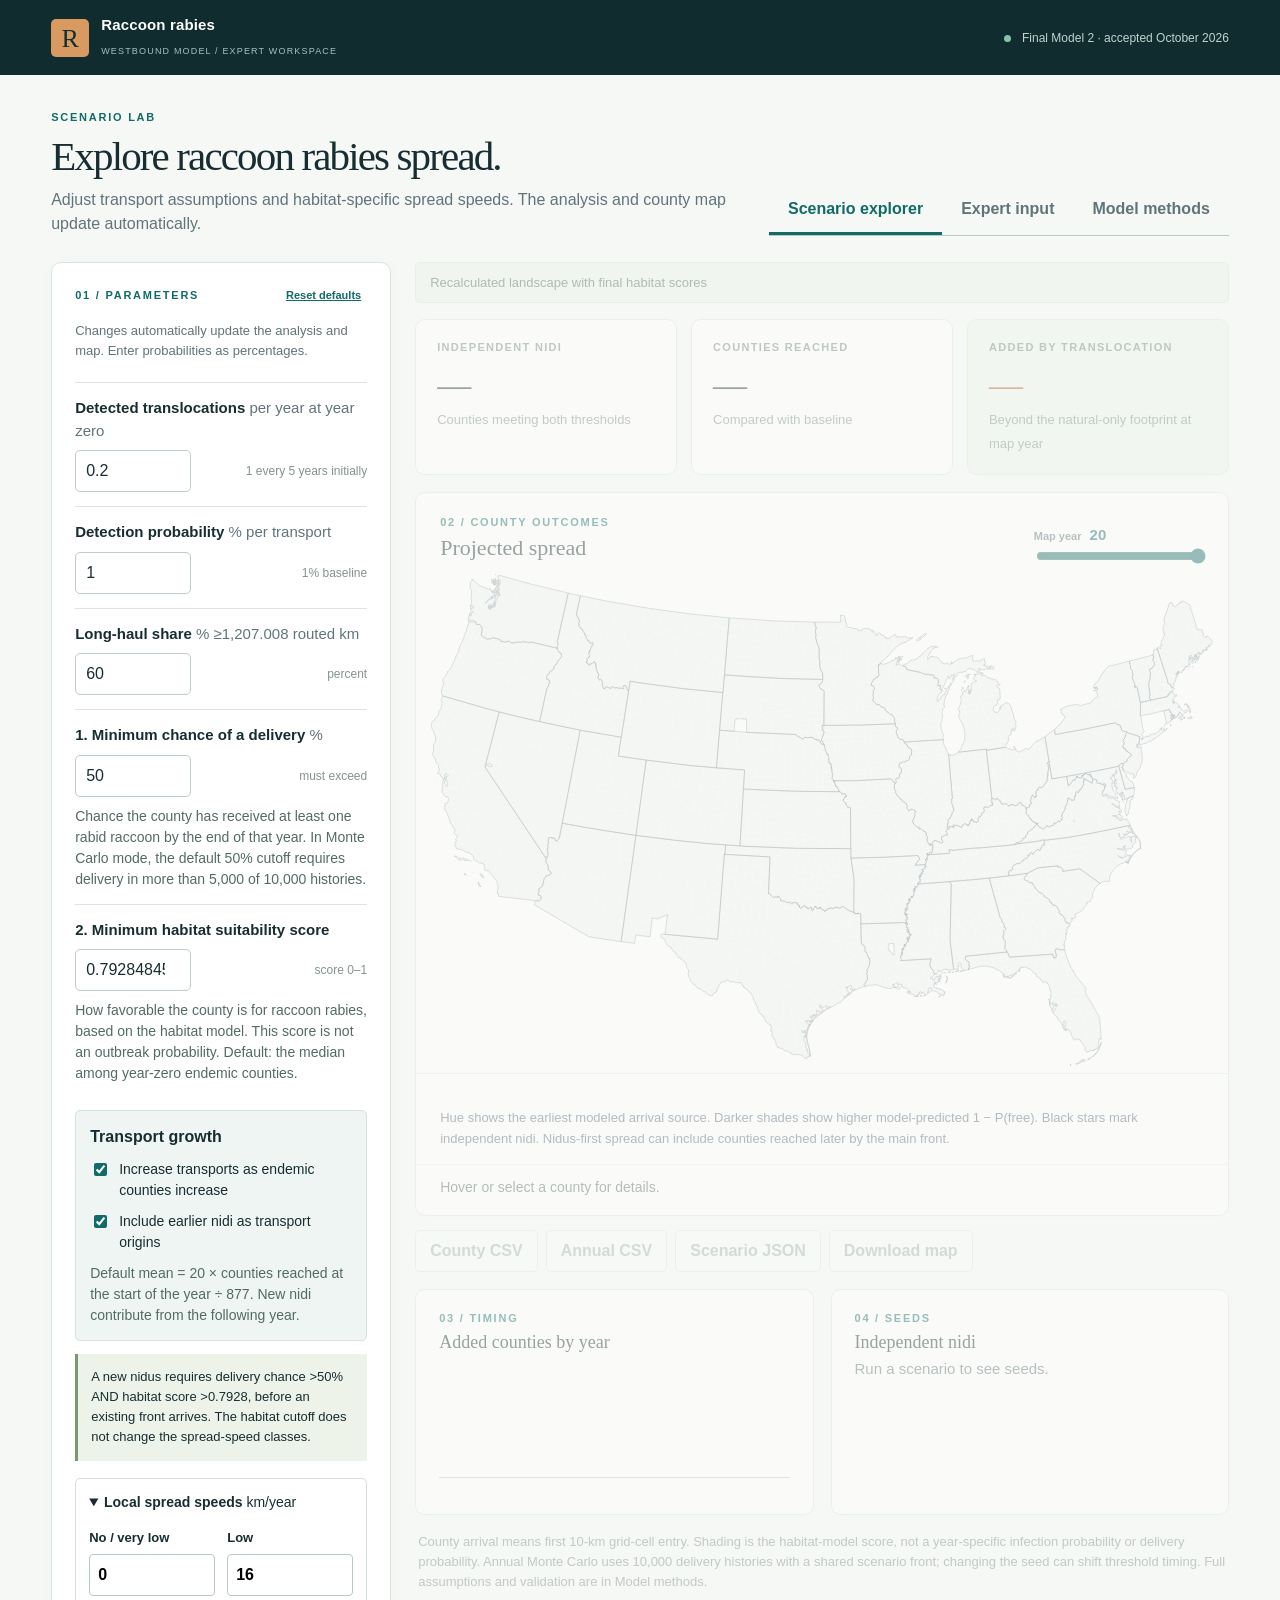
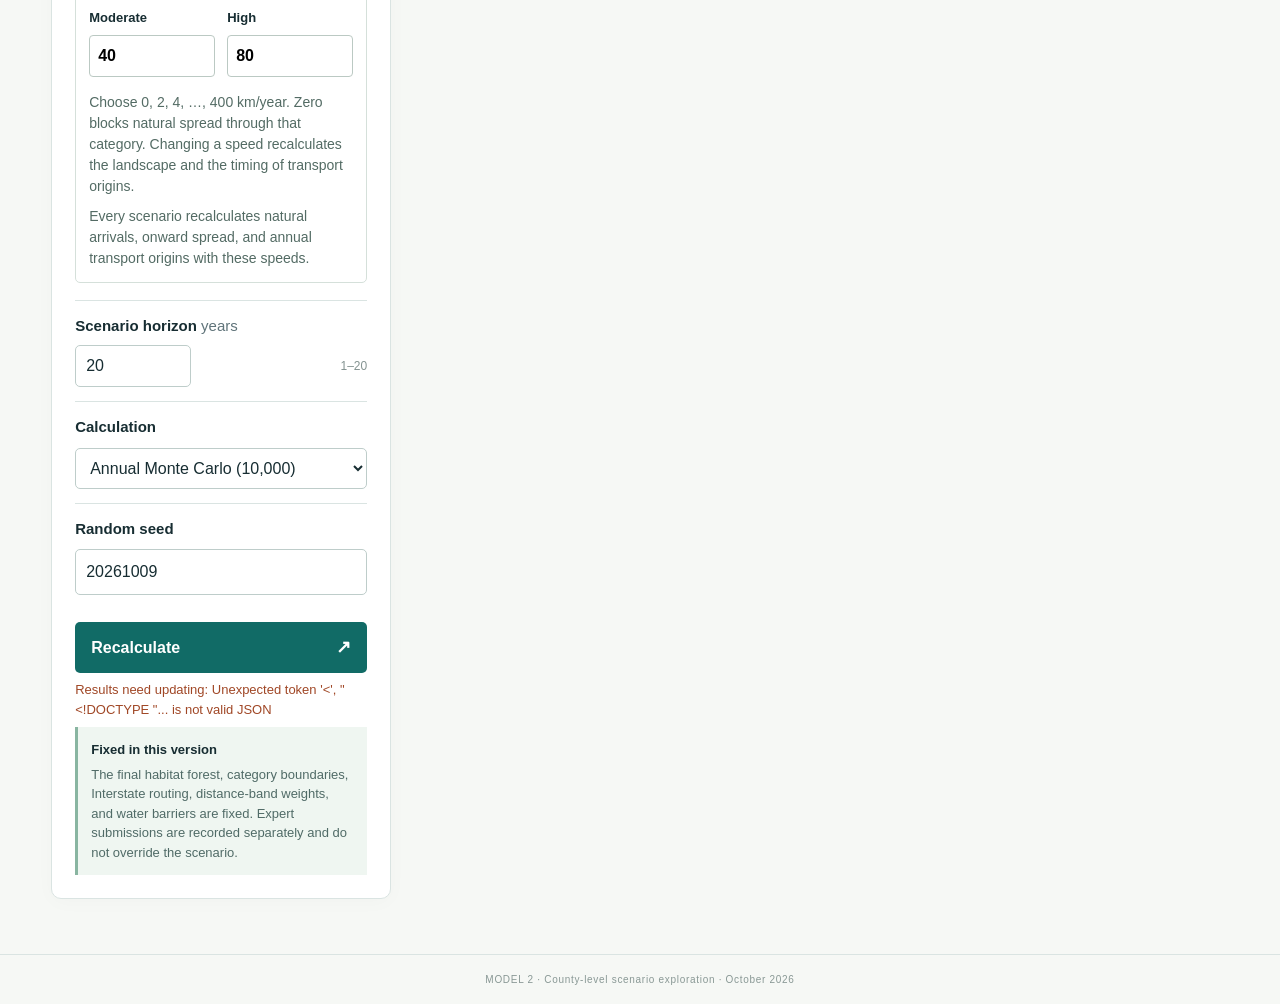
==== commit dd8818ab: "Use metric distances and km per year spread controls" ====
--- a/index.html
+++ b/index.html
@@ -6,11 +6,11 @@
 <section id="scenario" class="panel active"><aside class="controls"><div class="section-head"><span>01 / PARAMETERS</span><button id="reset" class="textbutton">Reset defaults</button></div><p class="control-intro">Changes automatically update the analysis and map. Enter probabilities as percentages.</p>
 <label class="control"><span>Detected translocations <em>per year at year zero</em></span><div class="inputrow"><input id="observed_per_year" type="number" min="0" max="20" step="0.01" value="0.2"><small>1 every 5 years initially</small></div></label>
 <label class="control"><span>Detection probability <em>% per transport</em></span><div class="inputrow"><input id="detection_probability" type="number" min="0.01" max="100" step="0.1" value="1"><small>1% baseline</small></div></label>
-<label class="control"><span>Long-haul share <em>% ≥750 routed miles</em></span><div class="inputrow"><input id="long_share" type="number" min="0" max="100" step="5" value="60"><small>percent</small></div></label>
+<label class="control"><span>Long-haul share <em>% ≥1,207.008 routed km</em></span><div class="inputrow"><input id="long_share" type="number" min="0" max="100" step="5" value="60"><small>percent</small></div></label>
 <label class="control"><span>1. Minimum chance of a delivery <em>%</em></span><div class="inputrow"><input id="receipt_cutoff" aria-describedby="receipt-help" type="number" min="0" max="100" step="5" value="50"><small>must exceed</small></div><p id="receipt-help" class="control-help">Chance the county has received at least one rabid raccoon by the end of that year. In Monte Carlo mode, the default 50% cutoff requires delivery in more than 5,000 of 10,000 histories.</p></label>
 <label class="control"><span>2. Minimum habitat suitability score</span><div class="inputrow"><input id="receptivity_cutoff" aria-describedby="habitat-help" type="number" min="0" max="1" step="any" value="0.7928484500378316"><small>score 0–1</small></div><p id="habitat-help" class="control-help">How favorable the county is for raccoon rabies, based on the habitat model. This score is not an outbreak probability. Default: the median among year-zero endemic counties.</p></label>
 <div class="feedback-controls"><b>Transport growth</b><label><input id="scale_transport_with_burden" type="checkbox" checked> Increase transports as endemic counties increase</label><label><input id="include_nidi_as_origins" type="checkbox" checked> Include earlier nidi as transport origins</label><p class="control-help">Default mean = 20 × counties reached at the start of the year ÷ 877. New nidi contribute from the following year.</p></div><p id="threshold-summary" class="threshold-summary">Both screens must pass, and an existing front must not already have reached the county.</p>
-<details class="speed-group" open><summary>Local spread speeds <em>miles/year</em></summary><div class="speed-grid"><label>No / very low<input id="speed_very_low" type="number" min="0" max="250" step="1" value="0"></label><label>Low<input id="speed_low" type="number" min="0" max="250" step="1" value="10"></label><label>Moderate<input id="speed_moderate" type="number" min="0" max="250" step="1" value="25"></label><label>High<input id="speed_high" type="number" min="0" max="250" step="1" value="50"></label></div><p class="control-help">Zero blocks natural spread through that category. Changing a speed recalculates the landscape and the timing of transport origins.</p><p class="control-help">Every scenario recalculates natural arrivals, onward spread, and annual transport origins with these speeds.</p></details>
+<details class="speed-group" open><summary>Local spread speeds <em>km/year</em></summary><div class="speed-grid"><label>No / very low<input id="speed_very_low" type="number" min="0" max="400" step="2" value="0"></label><label>Low<input id="speed_low" type="number" min="0" max="400" step="2" value="16"></label><label>Moderate<input id="speed_moderate" type="number" min="0" max="400" step="2" value="40"></label><label>High<input id="speed_high" type="number" min="0" max="400" step="2" value="80"></label></div><p class="control-help">Choose 0, 2, 4, …, 400 km/year. Zero blocks natural spread through that category. Changing a speed recalculates the landscape and the timing of transport origins.</p><p class="control-help">Every scenario recalculates natural arrivals, onward spread, and annual transport origins with these speeds.</p></details>
 <label class="control"><span>Scenario horizon <em>years</em></span><div class="inputrow"><input id="horizon" type="number" min="1" max="20" step="1" value="20"><small>1–20</small></div></label>
 <label class="control"><span>Calculation</span><select id="mode"><option value="monte_carlo">Annual Monte Carlo (10,000)</option><option value="analytic">Direct Poisson probability</option></select></label><label class="control"><span>Random seed</span><input id="random_seed" type="number" min="0" max="4294967295" step="1" value="20261009"></label><button id="run" class="primary">Recalculate <span>↗</span></button><p id="scenario-message" class="message" role="status"></p><div class="method-note"><b>Fixed in this version</b><p>The final habitat forest, category boundaries, Interstate routing, distance-band weights, and water barriers are fixed. Expert submissions are recorded separately and do not override the scenario.</p></div></aside>
 <div class="results"><p id="landscape-status" class="landscape-status">Recalculated landscape with final habitat scores</p><div class="metrics"><div class="metric"><small>INDEPENDENT NIDI</small><strong id="nidi">—</strong><span id="candidate">Counties meeting both thresholds</span></div><div class="metric"><small>COUNTIES REACHED</small><strong id="reached">—</strong><span id="base">Compared with baseline</span></div><div class="metric accent"><small>ADDED BY TRANSLOCATION</small><strong id="added">—</strong><span>Beyond the natural-only footprint at map year</span></div></div>
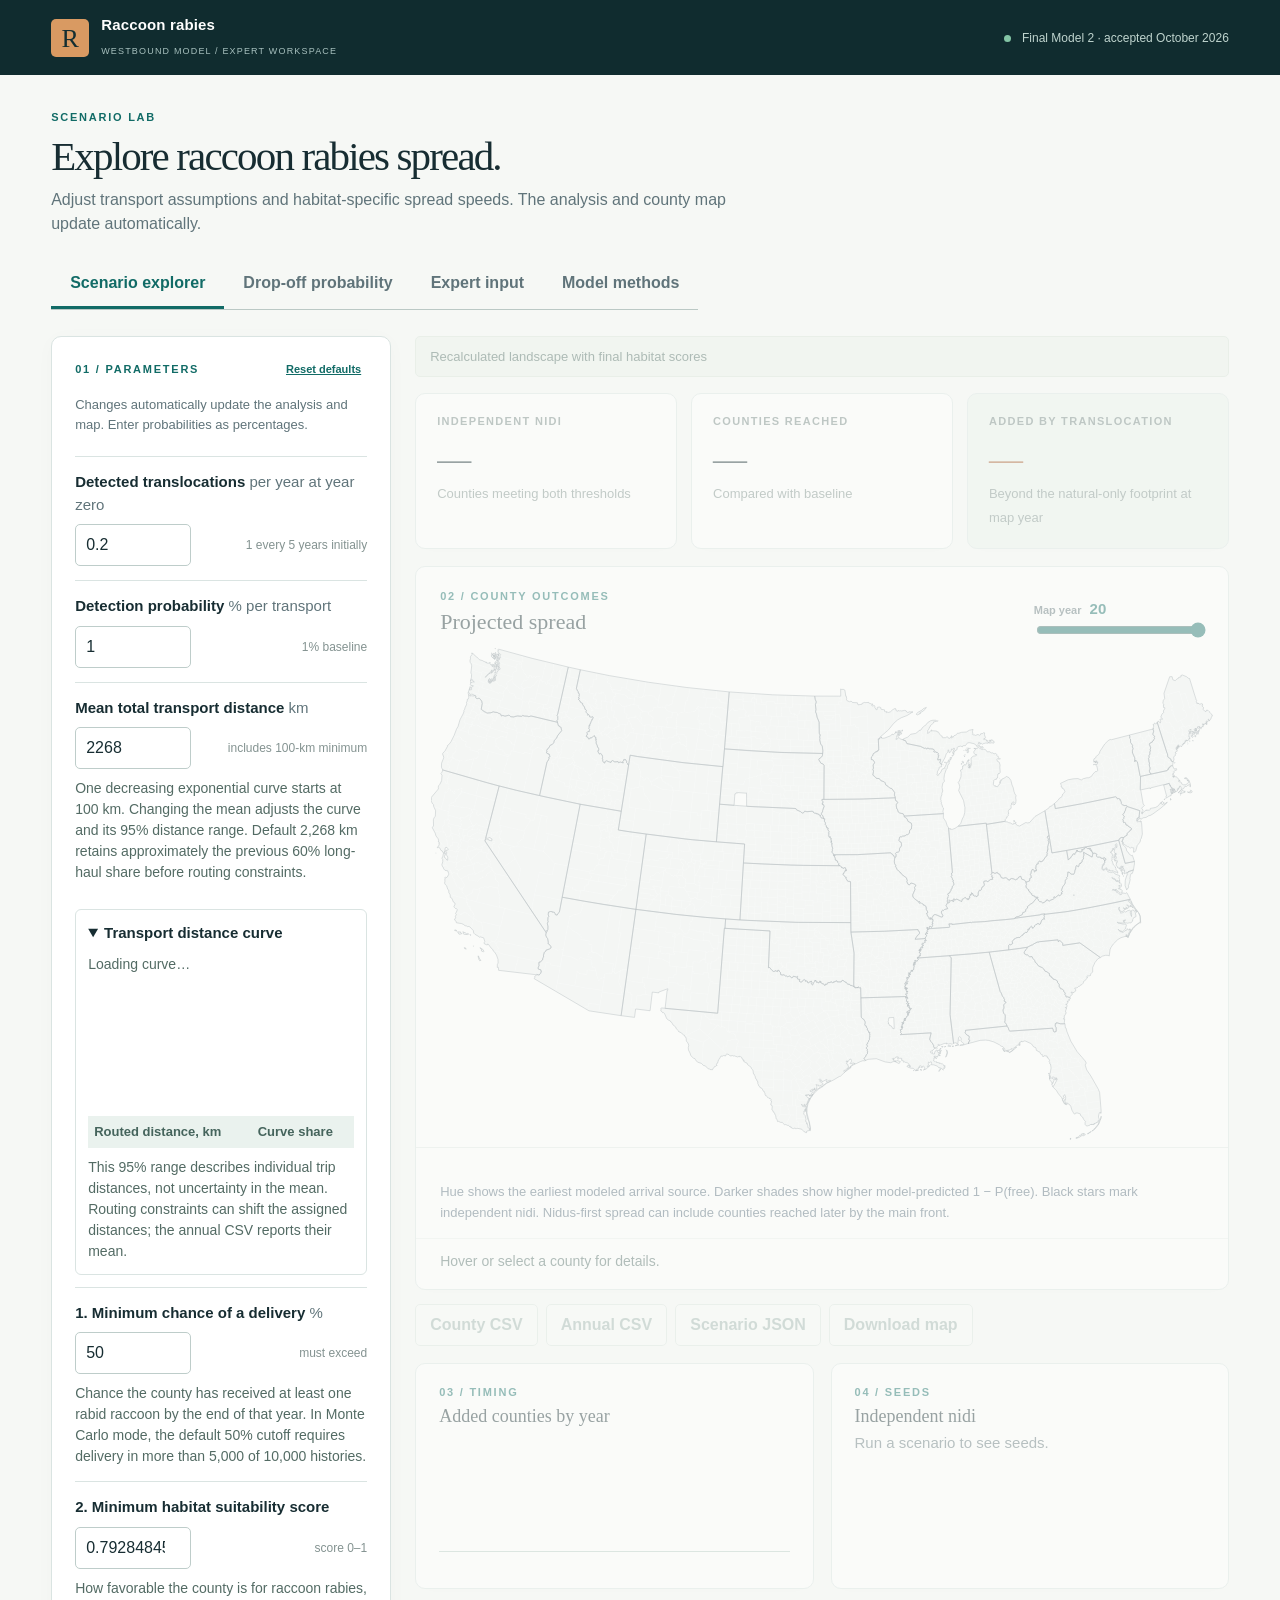
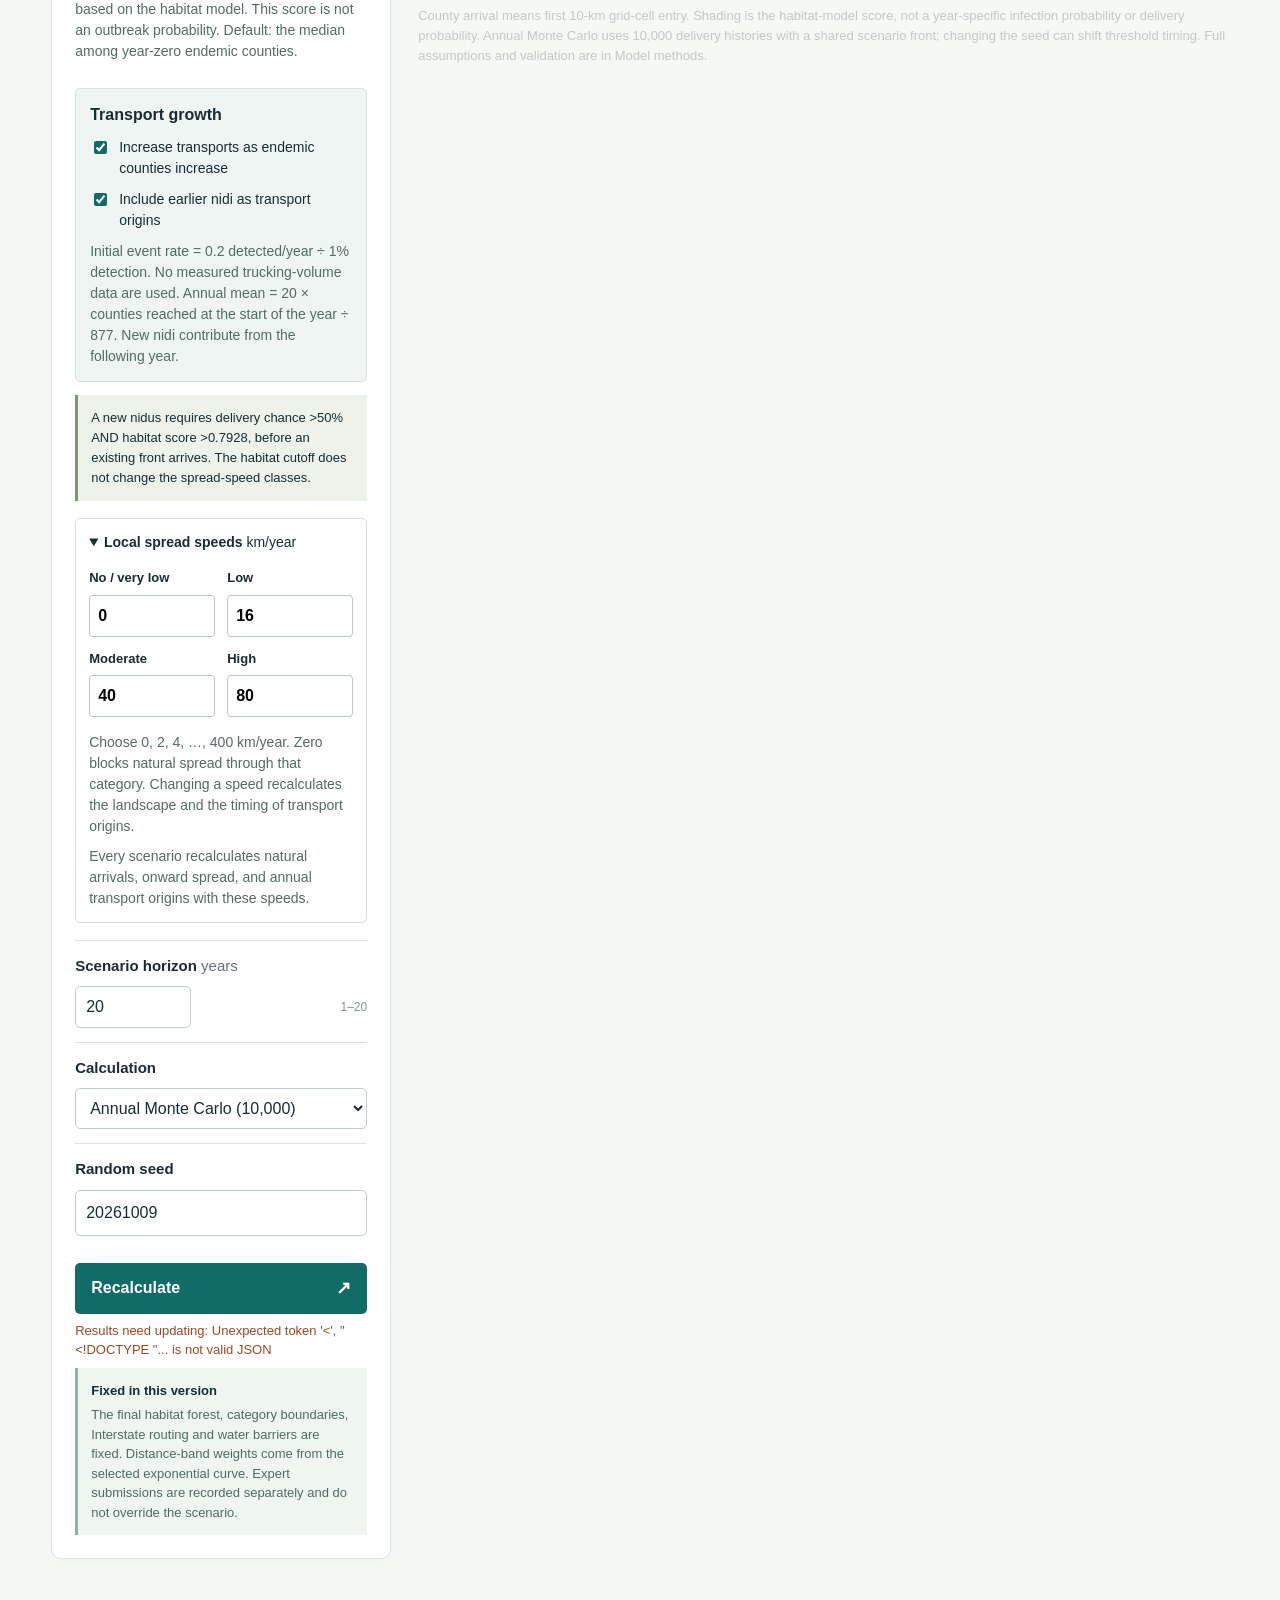
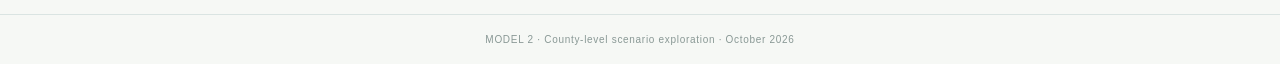
==== commit 252957a9: "Add mean-distance transport model and drop-off probability map" ====
--- a/index.html
+++ b/index.html
@@ -2,19 +2,21 @@
 <html lang="en"><head><meta charset="utf-8"><meta name="viewport" content="width=device-width,initial-scale=1">
 <title>Raccoon rabies | Model 2 scenario lab</title><link rel="stylesheet" href="/styles.css"></head>
 <body><header><div class="brand"><span class="brandmark">R</span><div><strong>Raccoon rabies</strong><small>WESTBOUND MODEL / EXPERT WORKSPACE</small></div></div><div class="headright"><span class="statusdot"></span> Final Model 2 · accepted October 2026</div></header>
-<main><div class="intro"><div><div class="eyebrow">SCENARIO LAB</div><h1>Explore raccoon rabies spread.</h1><p>Adjust transport assumptions and habitat-specific spread speeds. The analysis and county map update automatically.</p></div><div class="tabs"><button class="tab active" data-tab="scenario">Scenario explorer</button><button class="tab" data-tab="expert">Expert input</button><button class="tab" data-tab="methods">Model methods</button></div></div>
+<main><div class="intro"><div><div class="eyebrow">SCENARIO LAB</div><h1>Explore raccoon rabies spread.</h1><p>Adjust transport assumptions and habitat-specific spread speeds. The analysis and county map update automatically.</p></div><div class="tabs"><button class="tab active" data-tab="scenario">Scenario explorer</button><button class="tab" data-tab="delivery">Drop-off probability</button><button class="tab" data-tab="expert">Expert input</button><button class="tab" data-tab="methods">Model methods</button></div></div>
 <section id="scenario" class="panel active"><aside class="controls"><div class="section-head"><span>01 / PARAMETERS</span><button id="reset" class="textbutton">Reset defaults</button></div><p class="control-intro">Changes automatically update the analysis and map. Enter probabilities as percentages.</p>
 <label class="control"><span>Detected translocations <em>per year at year zero</em></span><div class="inputrow"><input id="observed_per_year" type="number" min="0" max="20" step="0.01" value="0.2"><small>1 every 5 years initially</small></div></label>
 <label class="control"><span>Detection probability <em>% per transport</em></span><div class="inputrow"><input id="detection_probability" type="number" min="0.01" max="100" step="0.1" value="1"><small>1% baseline</small></div></label>
-<label class="control"><span>Long-haul share <em>% ≥1,207.008 routed km</em></span><div class="inputrow"><input id="long_share" type="number" min="0" max="100" step="5" value="60"><small>percent</small></div></label>
+<label class="control"><span>Mean total transport distance <em>km</em></span><div class="inputrow"><input id="mean_transport_km" type="number" min="102" max="10000" step="2" value="2268" aria-describedby="distance-help"><small>includes 100-km minimum</small></div><p id="distance-help" class="control-help">One decreasing exponential curve starts at 100 km. Changing the mean adjusts the curve and its 95% distance range. Default 2,268 km retains approximately the previous 60% long-haul share before routing constraints.</p></label>
+<details class="distance-card" open><summary>Transport distance curve</summary><p id="distance-stats" class="control-help">Loading curve…</p><svg id="distance-curve" viewBox="0 0 400 195" role="img" aria-label="Shifted exponential transport distance density"></svg><table class="distance-bands"><thead><tr><th>Routed distance, km</th><th>Curve share</th></tr></thead><tbody id="distance-band-rows"></tbody></table><p id="assigned-distance-stats" class="control-help"></p><p class="control-help">This 95% range describes individual trip distances, not uncertainty in the mean. Routing constraints can shift the assigned distances; the annual CSV reports their mean.</p></details>
 <label class="control"><span>1. Minimum chance of a delivery <em>%</em></span><div class="inputrow"><input id="receipt_cutoff" aria-describedby="receipt-help" type="number" min="0" max="100" step="5" value="50"><small>must exceed</small></div><p id="receipt-help" class="control-help">Chance the county has received at least one rabid raccoon by the end of that year. In Monte Carlo mode, the default 50% cutoff requires delivery in more than 5,000 of 10,000 histories.</p></label>
 <label class="control"><span>2. Minimum habitat suitability score</span><div class="inputrow"><input id="receptivity_cutoff" aria-describedby="habitat-help" type="number" min="0" max="1" step="any" value="0.7928484500378316"><small>score 0–1</small></div><p id="habitat-help" class="control-help">How favorable the county is for raccoon rabies, based on the habitat model. This score is not an outbreak probability. Default: the median among year-zero endemic counties.</p></label>
-<div class="feedback-controls"><b>Transport growth</b><label><input id="scale_transport_with_burden" type="checkbox" checked> Increase transports as endemic counties increase</label><label><input id="include_nidi_as_origins" type="checkbox" checked> Include earlier nidi as transport origins</label><p class="control-help">Default mean = 20 × counties reached at the start of the year ÷ 877. New nidi contribute from the following year.</p></div><p id="threshold-summary" class="threshold-summary">Both screens must pass, and an existing front must not already have reached the county.</p>
+<div class="feedback-controls"><b>Transport growth</b><label><input id="scale_transport_with_burden" type="checkbox" checked> Increase transports as endemic counties increase</label><label><input id="include_nidi_as_origins" type="checkbox" checked> Include earlier nidi as transport origins</label><p class="control-help">Initial event rate = 0.2 detected/year ÷ 1% detection. No measured trucking-volume data are used. Annual mean = 20 × counties reached at the start of the year ÷ 877. New nidi contribute from the following year.</p></div><p id="threshold-summary" class="threshold-summary">Both screens must pass, and an existing front must not already have reached the county.</p>
 <details class="speed-group" open><summary>Local spread speeds <em>km/year</em></summary><div class="speed-grid"><label>No / very low<input id="speed_very_low" type="number" min="0" max="400" step="2" value="0"></label><label>Low<input id="speed_low" type="number" min="0" max="400" step="2" value="16"></label><label>Moderate<input id="speed_moderate" type="number" min="0" max="400" step="2" value="40"></label><label>High<input id="speed_high" type="number" min="0" max="400" step="2" value="80"></label></div><p class="control-help">Choose 0, 2, 4, …, 400 km/year. Zero blocks natural spread through that category. Changing a speed recalculates the landscape and the timing of transport origins.</p><p class="control-help">Every scenario recalculates natural arrivals, onward spread, and annual transport origins with these speeds.</p></details>
 <label class="control"><span>Scenario horizon <em>years</em></span><div class="inputrow"><input id="horizon" type="number" min="1" max="20" step="1" value="20"><small>1–20</small></div></label>
-<label class="control"><span>Calculation</span><select id="mode"><option value="monte_carlo">Annual Monte Carlo (10,000)</option><option value="analytic">Direct Poisson probability</option></select></label><label class="control"><span>Random seed</span><input id="random_seed" type="number" min="0" max="4294967295" step="1" value="20261009"></label><button id="run" class="primary">Recalculate <span>↗</span></button><p id="scenario-message" class="message" role="status"></p><div class="method-note"><b>Fixed in this version</b><p>The final habitat forest, category boundaries, Interstate routing, distance-band weights, and water barriers are fixed. Expert submissions are recorded separately and do not override the scenario.</p></div></aside>
+<label class="control"><span>Calculation</span><select id="mode"><option value="monte_carlo">Annual Monte Carlo (10,000)</option><option value="analytic">Direct Poisson probability</option></select></label><label class="control"><span>Random seed</span><input id="random_seed" type="number" min="0" max="4294967295" step="1" value="20261009"></label><button id="run" class="primary">Recalculate <span>↗</span></button><p id="scenario-message" class="message" role="status"></p><div class="method-note"><b>Fixed in this version</b><p>The final habitat forest, category boundaries, Interstate routing and water barriers are fixed. Distance-band weights come from the selected exponential curve. Expert submissions are recorded separately and do not override the scenario.</p></div></aside>
 <div class="results"><p id="landscape-status" class="landscape-status">Recalculated landscape with final habitat scores</p><div class="metrics"><div class="metric"><small>INDEPENDENT NIDI</small><strong id="nidi">—</strong><span id="candidate">Counties meeting both thresholds</span></div><div class="metric"><small>COUNTIES REACHED</small><strong id="reached">—</strong><span id="base">Compared with baseline</span></div><div class="metric accent"><small>ADDED BY TRANSLOCATION</small><strong id="added">—</strong><span>Beyond the natural-only footprint at map year</span></div></div>
 <div class="mapcard"><div class="mapbar"><div><div class="eyebrow">02 / COUNTY OUTCOMES</div><h2>Projected spread</h2></div><label class="yearlabel">Map year <output id="year-value">20</output><input type="range" id="map-year" min="0" max="20" value="20"></label></div><div class="mapwrap"><div id="map" aria-label="County map loading"></div><div id="tooltip" class="tooltip" hidden></div></div><div id="map-legend" class="probability-legend" aria-label="Spread source and probability shading legend"></div><p class="map-key-note">Hue shows the earliest modeled arrival source. Darker shades show higher model-predicted 1 − P(free). Black stars mark independent nidi. Nidus-first spread can include counties reached later by the main front.</p><p id="county-detail" class="county-detail">Hover or select a county for details.</p></div>
 <div class="downloads"><button data-export="county" disabled>County CSV</button><button data-export="annual" disabled>Annual CSV</button><button data-export="json" disabled>Scenario JSON</button><button data-export="map" disabled>Download map</button></div><div class="lower"><div class="card"><div class="eyebrow">03 / TIMING</div><h2>Added counties by year</h2><div id="chart" class="chart"></div></div><div class="card"><div class="eyebrow">04 / SEEDS</div><h2>Independent nidi</h2><div id="seed-list" class="seed-list">Run a scenario to see seeds.</div></div></div><p class="caveat">County arrival means first 10-km grid-cell entry. Shading is the habitat-model score, not a year-specific infection probability or delivery probability. Annual Monte Carlo uses 10,000 delivery histories with a shared scenario front; changing the seed can shift threshold timing. Full assumptions and validation are in Model methods.</p></div></section>
+<section id="delivery" class="panel"><div class="results delivery-results"><div class="mapcard"><div class="mapbar"><div><div class="eyebrow">SUPPLEMENTAL MAP</div><h2>Rabid raccoon drop-off probability</h2></div><label class="yearlabel">Map year <output id="delivery-year-value">20</output><input type="range" id="delivery-map-year" min="0" max="20" value="20"></label></div><p class="delivery-intro">Cumulative probability of at least one infectious raccoon being delivered to each county by the displayed year, using the current Scenario explorer inputs.</p><div class="mapwrap"><div id="delivery-map" aria-label="County drop-off probability map loading"></div><div id="delivery-tooltip" class="tooltip" hidden></div></div><div class="delivery-legend"><b>Probability of ≥1 infectious delivery</b><div class="legend-gradient" style="background:linear-gradient(to right,#ffffff,#174a7e)"></div><div class="legend-axis"><span>0%</span><span>25%</span><span>50%</span><span>75%</span><span>100%</span></div></div><p id="delivery-detail" class="county-detail">Hover or select a county for its delivery probability.</p></div><p id="delivery-summary" class="caveat" role="status">Run a scenario to load probabilities.</p><div class="downloads"><button data-export="delivery" disabled>Download probability map</button><button data-export="county" disabled>County CSV</button></div><p class="caveat">This map displays delivery probability directly, without applying habitat or nidus thresholds. It includes year-zero endemic counties. It does not represent the probability of establishment or landscape-spread arrival. White means zero modeled delivery probability; only selected westbound Interstate routes can receive deliveries.</p></div></section>
 <section id="expert" class="panel"><div class="expert-intro"><div class="eyebrow">EXPERT ELICITATION / MEETING WORKSHEET</div><h2>Record estimates with uncertainty and evidence.</h2><p>Each entry has a central estimate, plausible low and high values, and a rationale. You can submit a subset. Submitted responses are stored on this server and can be exported as CSV by the administrator.</p></div><form id="expert-form"><div class="identity"><label>Your name <input name="name" maxlength="120" placeholder="Optional"></label><label>Organization <input name="organization" maxlength="160" placeholder="Optional"></label></div><div class="table-scroll"><table><thead><tr><th>Input for expert opinion</th><th>Central</th><th>Low</th><th>High</th><th>Evidence / rationale</th></tr></thead><tbody id="expert-rows"></tbody></table></div><label class="commentlabel">Additional comments<textarea name="comments" rows="3" placeholder="Dependencies, regional differences, or data sources"></textarea></label><div class="formfooter"><button type="submit" class="primary">Submit expert estimates <span>↗</span></button><span id="expert-message" role="status"></span></div></form><p class="caveat">Collection should be hosted behind your institution’s authentication and HTTPS before shared use. This website stores submissions locally without accounts.</p></section>
 <section id="methods" class="panel"><article class="methods-article" id="methods-content">Loading methods…</article></section></main><footer>MODEL 2 · County-level scenario exploration · October 2026</footer><script src="/map_style.js"></script><script src="/app.js"></script></body></html>
--- a/styles.css
+++ b/styles.css
@@ -15,3 +15,6 @@
 #expert th{font-size:13px;letter-spacing:0}#expert td:first-child,#expert td input{font-size:15px}#expert td:first-child small{font-size:13px}#expert input,#expert textarea{font-size:16px}.caveat{font-size:13px}.control-help{font-size:14px}.metric small{font-size:11px}.metric span{font-size:13px}
 @media(max-width:1000px){#scenario{grid-template-columns:1fr}.controls{display:grid;grid-template-columns:repeat(2,minmax(0,1fr));gap:0 22px}.feedback-controls,.threshold-summary,.speed-group{grid-column:1/-1}}
 @media(max-width:600px){.controls{display:block}.probability-legend{grid-template-columns:1fr;padding:16px;gap:6px}.legend-label{margin-top:5px}.legend-scale{margin-bottom:6px}.seed{display:block}.seed span{display:block;text-align:left}.methods-article{font-size:16px}}
+
+/* Supplemental delivery map and the single transport-distance control. */
+#delivery.active{display:block}.delivery-results{max-width:1120px;margin:auto}.delivery-intro{margin:0;padding:12px 24px;font-size:16px;color:#526879}#delivery-map{width:100%;max-width:1050px}#delivery-map svg{display:block;width:100%;height:auto}#delivery-map path[data-i]{stroke:#ffffff;stroke-width:.28;cursor:pointer}#delivery-map path[data-i]:hover,#delivery-map path[data-i].selected{stroke:#102c2f;stroke-width:1.3}.delivery-legend{max-width:700px;margin:10px auto 18px;padding:0 20px}.delivery-legend b{display:block;font-size:16px;margin-bottom:8px}.distance-card{margin:12px 0;padding:12px;border:1px solid var(--line);border-radius:6px}.distance-card summary{cursor:pointer;font-weight:bold;font-size:15px}#distance-curve{display:block;width:100%;height:auto;margin-top:12px}.distance-bands{min-width:0;width:100%;font-size:13px}.distance-bands th,.distance-bands td,.distance-bands td:first-child{font-size:13px;padding:6px;width:auto;letter-spacing:normal}.tabs{flex-wrap:wrap}.intro{flex-wrap:wrap}.legend-axis{display:flex;justify-content:space-between}.results[aria-busy="true"]{pointer-events:none}@media(max-width:900px){.distance-card{grid-column:1/-1}}
